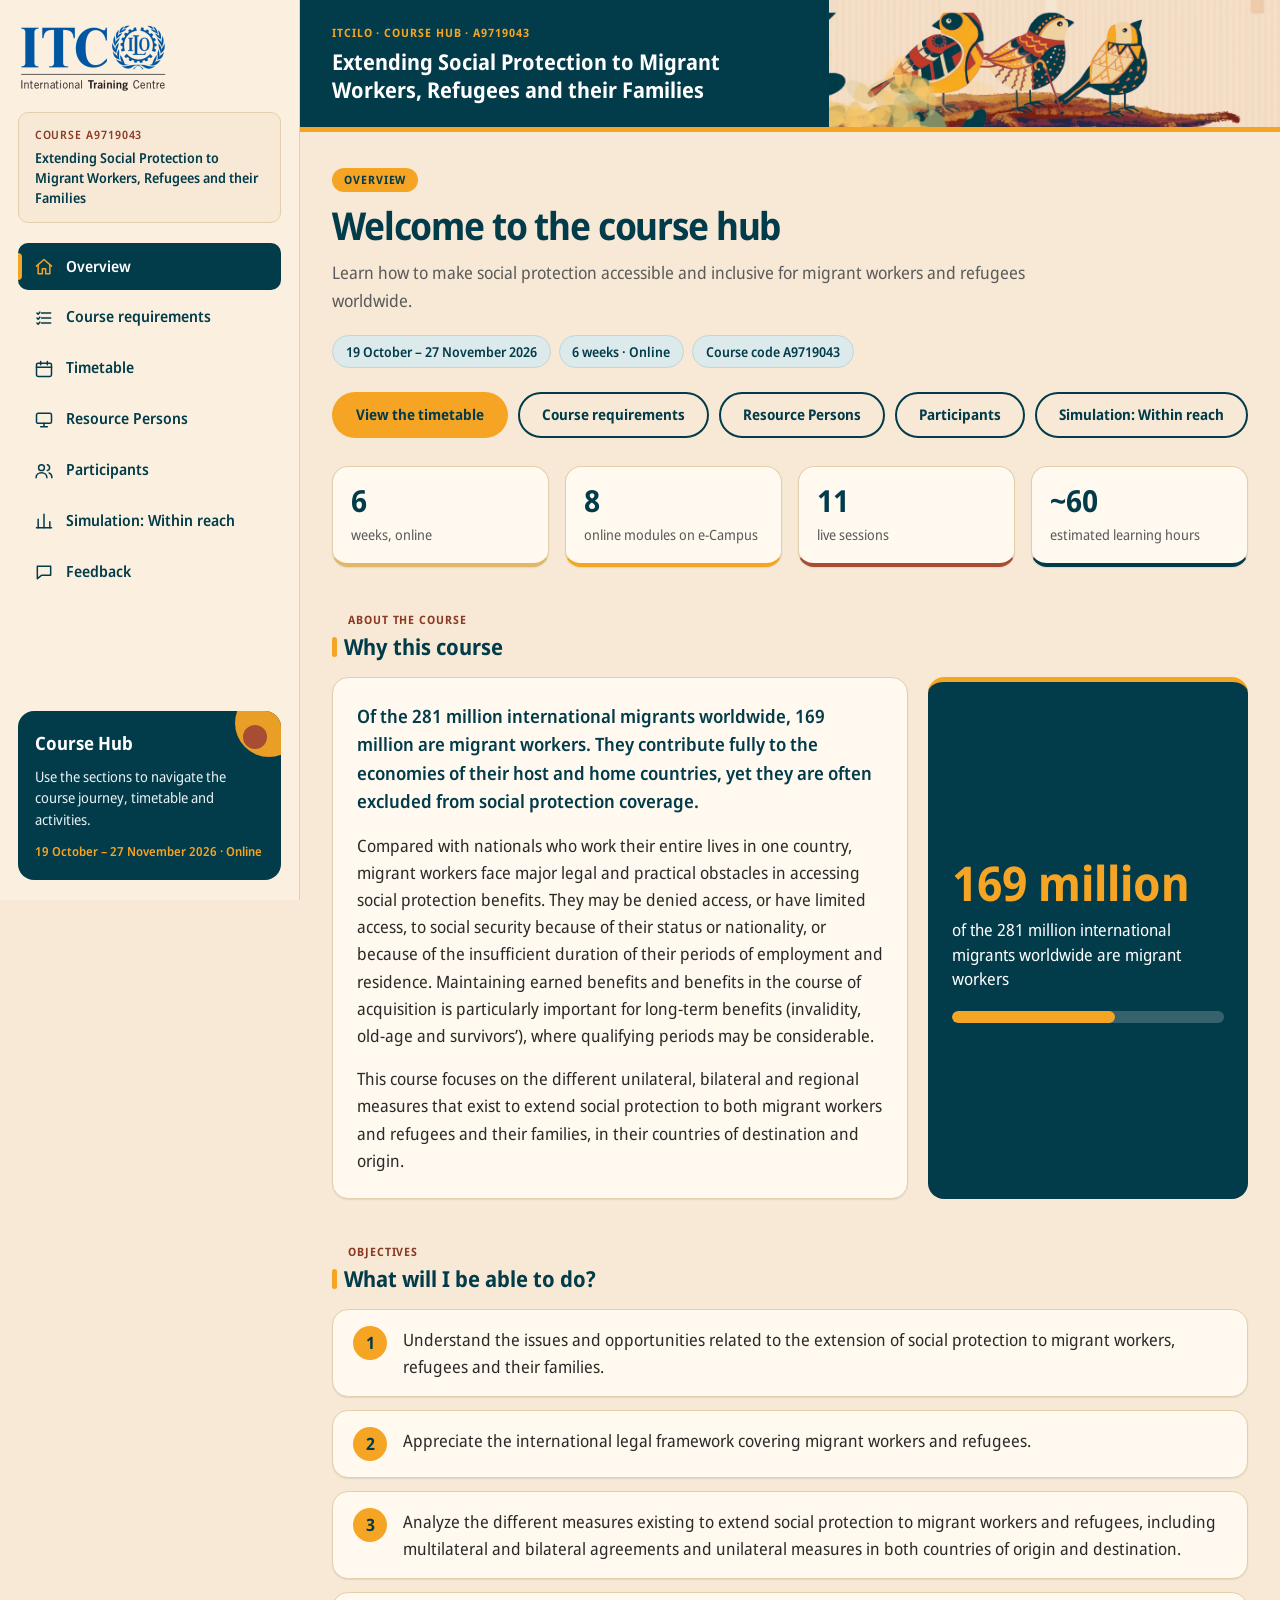
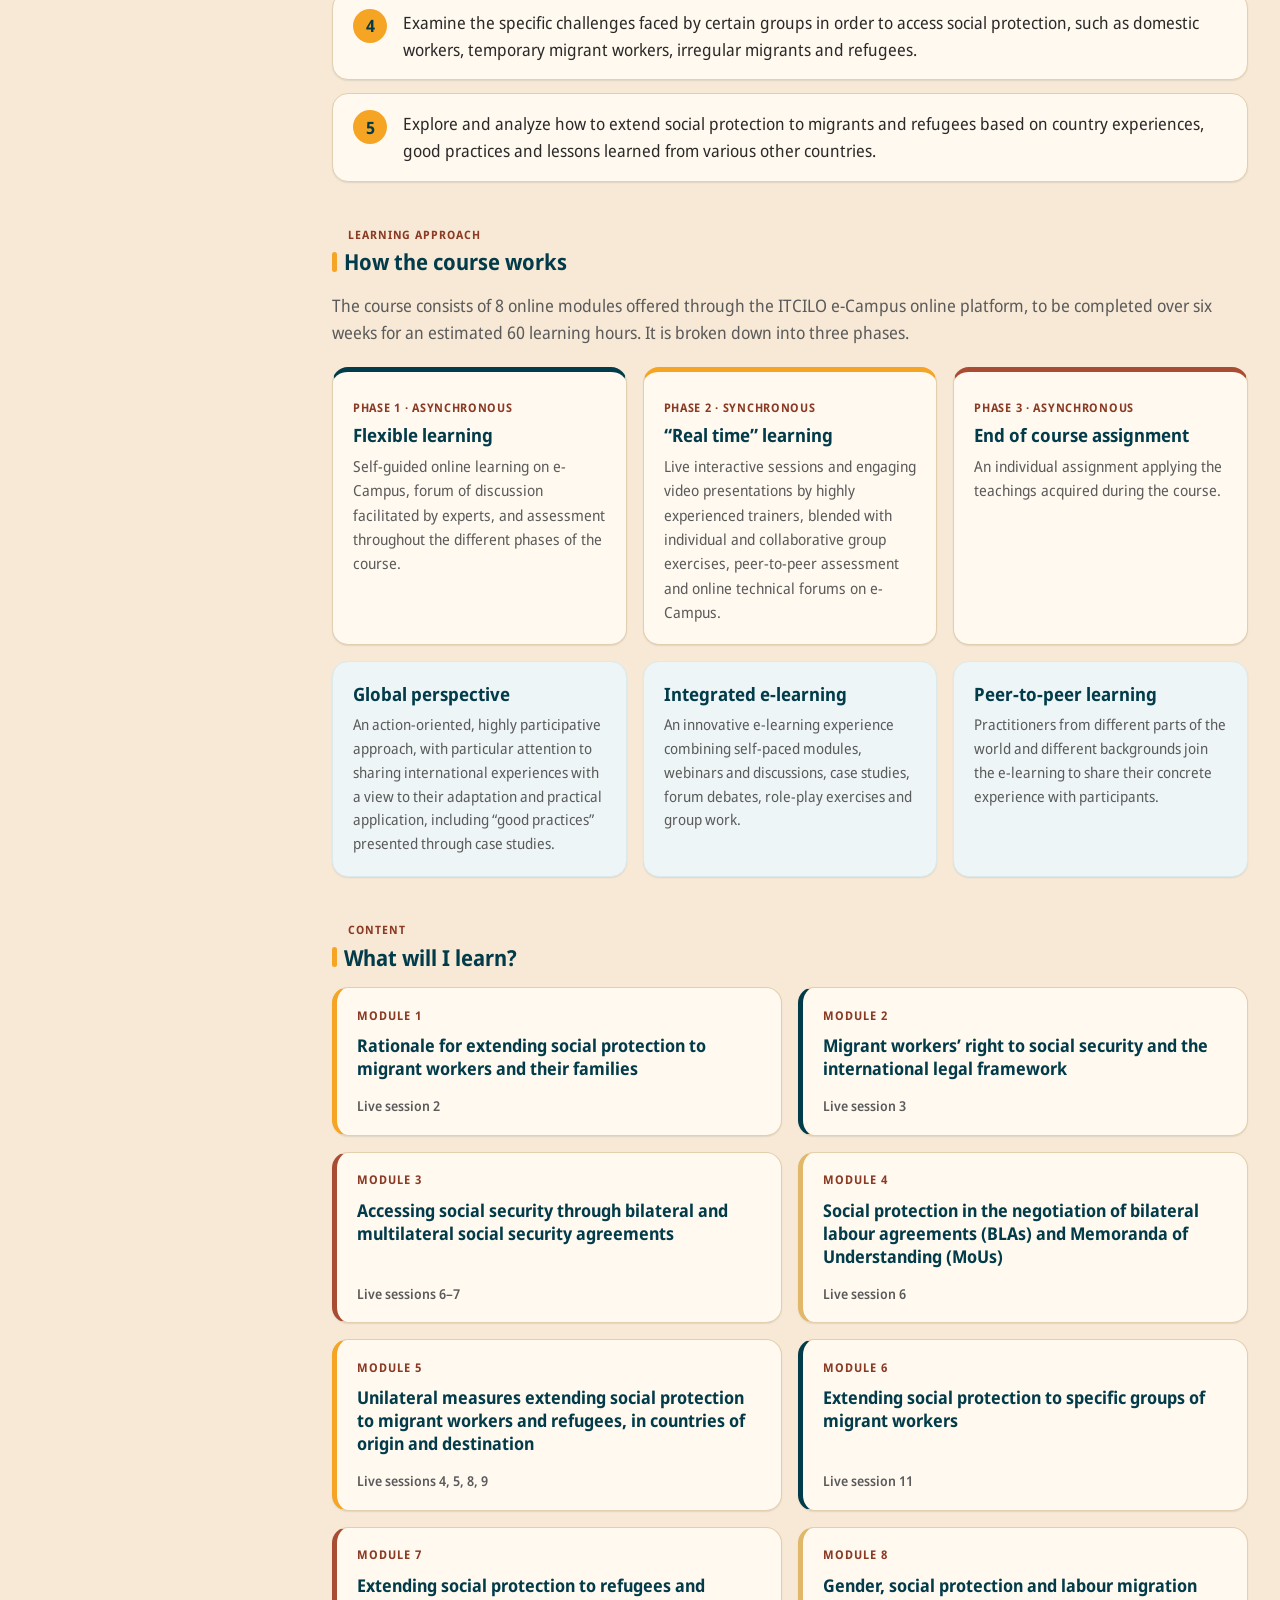
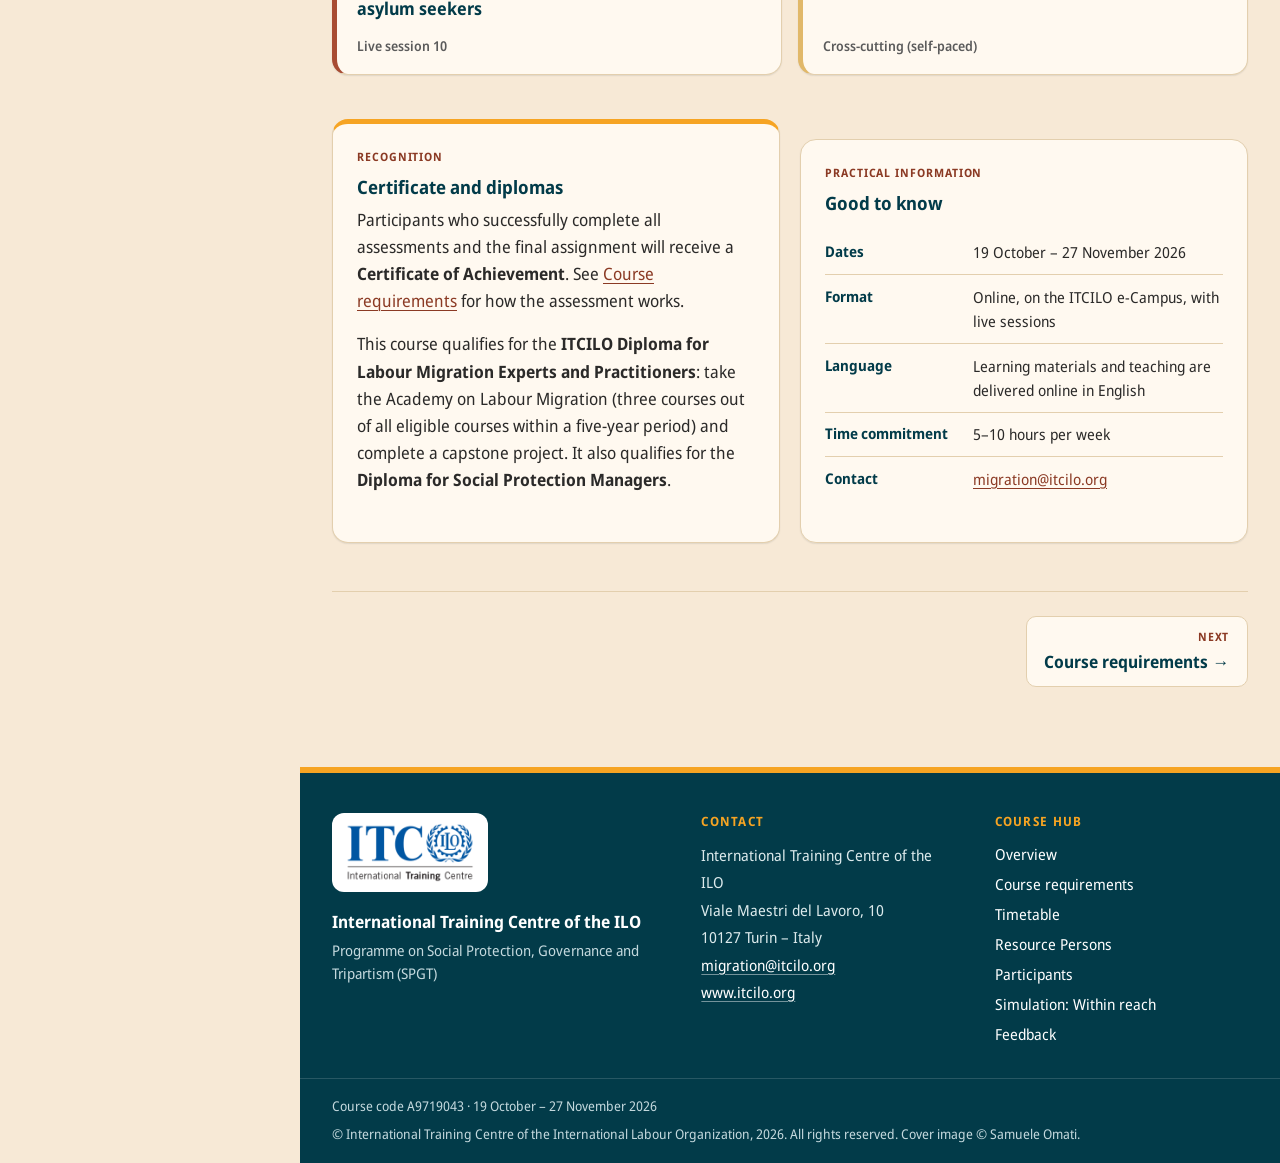
==== index.html @ 6ff0ff3a "Overview: remove programme chip; make action buttons fit one line on laptop widths Co-Authored-By: C" ====
<!DOCTYPE html>
<html lang="en">
<head>
  <meta charset="utf-8">
  <meta name="viewport" content="width=device-width, initial-scale=1">
  <title>Extending Social Protection to Migrant Workers, Refugees and their Families · Course Hub</title>
  <meta name="description" content="Participant course hub for the ITCILO online course Extending Social Protection to Migrant Workers, Refugees and their Families (A9719043), 19 October – 27 November 2026.">
  <meta name="theme-color" content="#023B49">
  <link rel="icon" href="data:,">
  <link rel="stylesheet" href="assets/css/fonts.css">
  <link rel="stylesheet" href="assets/css/styles.css">
</head>
<body>
  <a class="skip-link" href="#main">Skip to main content</a>

  <!-- Mobile / tablet top bar -->
  <div class="topbar">
    <a class="topbar__brand" href="#overview" aria-label="Course Hub – Overview">
      <img src="assets/images/itcilo-logo.png" alt="ITCILO – International Training Centre of the ILO" width="300" height="136">
    </a>
    <button class="topbar__toggle" type="button" id="menu-toggle" aria-expanded="false" aria-controls="sidebar">
      <svg viewBox="0 0 24 24" aria-hidden="true" focusable="false"><path d="M4 7h16M4 12h16M4 17h16"/></svg>
      <span>Menu</span>
    </button>
  </div>

  <!-- Fixed banner: course title + hero image -->
  <header class="banner">
    <picture class="banner__pic">
      <source type="image/webp" srcset="assets/images/hero-banner-1000.webp 1000w, assets/images/hero-banner.webp 2000w" sizes="(min-width: 1024px) 46vw, 60vw">
      <img src="assets/images/hero.png" alt="Illustration of three patterned birds perched on a branch, one leaning on a walking stick" width="2000" height="666" fetchpriority="high">
    </picture>
    <div class="banner__text">
      <p class="banner__kicker">ITCILO · Course Hub · A9719043</p>
      <p class="banner__title">Extending Social Protection to Migrant Workers, Refugees and their Families</p>
    </div>
  </header>
  <div class="scrim" id="scrim" hidden></div>

  <!-- Left-hand navigation -->
  <aside class="sidebar" id="sidebar" aria-label="Course navigation">
    <div class="sidebar__inner">
      <div class="sidebar__head">
        <a class="sidebar__logo" href="#overview" aria-label="ITCILO – Course Hub, Overview">
          <img src="assets/images/itcilo-logo.png" alt="ITCILO – International Training Centre of the ILO" width="300" height="136">
        </a>
        <button class="sidebar__close" type="button" id="menu-close" aria-label="Close menu">
          <svg viewBox="0 0 24 24" aria-hidden="true" focusable="false"><path d="M6 6l12 12M18 6L6 18"/></svg>
        </button>
      </div>

      <p class="sidebar__course">
        <span class="sidebar__code">Course A9719043</span>
        Extending Social Protection to Migrant Workers, Refugees and their Families
      </p>

      <nav class="nav" aria-label="Sections">
        <ul>
          <li><a class="nav__link" href="#overview" data-route="overview">
            <svg viewBox="0 0 24 24" aria-hidden="true" focusable="false"><path d="M3 11l9-8 9 8"/><path d="M5 10v10h5v-6h4v6h5V10"/></svg>
            <span>Overview</span></a></li>
          <li><a class="nav__link" href="#course-requirements" data-route="course-requirements">
            <svg viewBox="0 0 24 24" aria-hidden="true" focusable="false"><path d="M9 6h11M9 12h11M9 18h11"/><path d="M3.5 6l1.5 1.5L7 5M3.5 12l1.5 1.5L7 11M3.5 18l1.5 1.5L7 17"/></svg>
            <span>Course requirements</span></a></li>
          <li><a class="nav__link" href="#timetable" data-route="timetable">
            <svg viewBox="0 0 24 24" aria-hidden="true" focusable="false"><rect x="3" y="5" width="18" height="16" rx="2"/><path d="M3 10h18M8 3v4M16 3v4"/></svg>
            <span>Timetable</span></a></li>
          <li><a class="nav__link" href="#resource-persons" data-route="resource-persons">
            <svg viewBox="0 0 24 24" aria-hidden="true" focusable="false"><rect x="3" y="4" width="18" height="12" rx="2"/><path d="M12 16v4M8 20h8"/></svg>
            <span>Resource Persons</span></a></li>
          <li><a class="nav__link" href="#participants" data-route="participants">
            <svg viewBox="0 0 24 24" aria-hidden="true" focusable="false"><circle cx="9" cy="8" r="3.5"/><path d="M2.5 20c0-3.6 2.9-6 6.5-6s6.5 2.4 6.5 6"/><path d="M16 4.6a3.5 3.5 0 010 6.8M18 14.3c2 .7 3.5 2.6 3.5 5.7"/></svg>
            <span>Participants</span></a></li>
          <li><a class="nav__link" href="#simulation" data-route="simulation">
            <svg viewBox="0 0 24 24" aria-hidden="true" focusable="false"><path d="M5 20V10M12 20V4M19 20v-7"/><path d="M3 20h18"/></svg>
            <span>Simulation: Within reach</span></a></li>
          <li><a class="nav__link" href="#feedback" data-route="feedback">
            <svg viewBox="0 0 24 24" aria-hidden="true" focusable="false"><path d="M4 5h16v11H9l-5 4z"/></svg>
            <span>Feedback</span></a></li>
        </ul>
      </nav>

      <div class="hubbox">
        <p class="hubbox__title">Course Hub</p>
        <p class="hubbox__text">Use the sections to navigate the course journey, timetable and activities.</p>
        <p class="hubbox__meta">19 October – 27 November 2026 · Online</p>
      </div>
    </div>
  </aside>

  <div class="page">
    <main id="main" class="main" tabindex="-1">
      <noscript><p class="notice">This hub needs JavaScript enabled to show the timetable and resource persons.</p></noscript>

      <!-- ============ OVERVIEW ============ -->
      <section id="overview" class="view" data-title="Overview" aria-labelledby="overview-title">
        <header class="view__head view__head--wide">
          <p class="eyebrow">Overview</p>
          <h1 id="overview-title" class="view__title" tabindex="-1">Welcome to the course hub</h1>
          <p class="lead">Learn how to make social protection accessible and inclusive for migrant workers and refugees worldwide.</p>
          <ul class="chips" aria-label="Course at a glance">
            <li class="chip">19 October – 27 November 2026</li>
            <li class="chip">6 weeks · Online</li>
            <li class="chip">Course code A9719043</li>
          </ul>
          <div class="hero__actions hero__actions--row">
            <a class="btn btn--primary" href="#timetable" data-route="timetable">View the timetable</a>
            <a class="btn btn--outline" href="#course-requirements" data-route="course-requirements">Course requirements</a>
            <a class="btn btn--outline" href="#resource-persons" data-route="resource-persons">Resource Persons</a>
            <a class="btn btn--outline" href="#participants" data-route="participants">Participants</a>
            <a class="btn btn--outline" href="#simulation" data-route="simulation">Simulation: Within reach</a>
          </div>
        </header>

        <ul class="stats" aria-label="Key facts">
          <li class="stat"><span class="stat__num">6</span><span class="stat__label">weeks, online</span></li>
          <li class="stat"><span class="stat__num">8</span><span class="stat__label">online modules on e-Campus</span></li>
          <li class="stat"><span class="stat__num">11</span><span class="stat__label">live sessions</span></li>
          <li class="stat"><span class="stat__num">~60</span><span class="stat__label">estimated learning hours</span></li>
        </ul>

        <div class="block">
          <p class="eyebrow">About the course</p>
          <h2 class="block__title">Why this course</h2>
          <div class="about">
            <div class="card card--pad prose">
              <p class="prose__lead">Of the 281 million international migrants worldwide, 169 million are migrant workers. They contribute fully to the economies of their host and home countries, yet they are often excluded from social protection coverage.</p>
              <p>Compared with nationals who work their entire lives in one country, migrant workers face major legal and practical obstacles in accessing social protection benefits. They may be denied access, or have limited access, to social security because of their status or nationality, or because of the insufficient duration of their periods of employment and residence. Maintaining earned benefits and benefits in the course of acquisition is particularly important for long-term benefits (invalidity, old-age and survivors’), where qualifying periods may be considerable.</p>
              <p>This course focuses on the different unilateral, bilateral and regional measures that exist to extend social protection to both migrant workers and refugees and their families, in their countries of destination and origin.</p>
            </div>
            <aside class="about__stat" aria-label="Migrant workers among international migrants">
              <p class="about__num">169 million</p>
              <div class="about__text">
                <p class="about__label">of the 281 million international migrants worldwide are migrant workers</p>
                <div class="about__bar" role="img" aria-label="169 out of 281 million, about 60 per cent"><span style="width:60.1%"></span></div>
              </div>
            </aside>
          </div>
        </div>

        <div class="block">
          <p class="eyebrow">Objectives</p>
          <h2 class="block__title">What will I be able to do?</h2>
          <ol class="objectives">
            <li class="card objective"><span class="objective__n" aria-hidden="true">1</span><p>Understand the issues and opportunities related to the extension of social protection to migrant workers, refugees and their families.</p></li>
            <li class="card objective"><span class="objective__n" aria-hidden="true">2</span><p>Appreciate the international legal framework covering migrant workers and refugees.</p></li>
            <li class="card objective"><span class="objective__n" aria-hidden="true">3</span><p>Analyze the different measures existing to extend social protection to migrant workers and refugees, including multilateral and bilateral agreements and unilateral measures in both countries of origin and destination.</p></li>
            <li class="card objective"><span class="objective__n" aria-hidden="true">4</span><p>Examine the specific challenges faced by certain groups in order to access social protection, such as domestic workers, temporary migrant workers, irregular migrants and refugees.</p></li>
            <li class="card objective"><span class="objective__n" aria-hidden="true">5</span><p>Explore and analyze how to extend social protection to migrants and refugees based on country experiences, good practices and lessons learned from various other countries.</p></li>
          </ol>
        </div>

        <div class="block">
          <p class="eyebrow">Learning approach</p>
          <h2 class="block__title">How the course works</h2>
          <p class="lead">The course consists of 8 online modules offered through the ITCILO e-Campus online platform, to be completed over six weeks for an estimated 60 learning hours. It is broken down into three phases.</p>
          <ol class="phases">
            <li class="card phase">
              <span class="phase__tag">Phase 1 · Asynchronous</span>
              <h3>Flexible learning</h3>
              <p>Self-guided online learning on e-Campus, forum of discussion facilitated by experts, and assessment throughout the different phases of the course.</p>
            </li>
            <li class="card phase">
              <span class="phase__tag">Phase 2 · Synchronous</span>
              <h3>“Real time” learning</h3>
              <p>Live interactive sessions and engaging video presentations by highly experienced trainers, blended with individual and collaborative group exercises, peer-to-peer assessment and online technical forums on e-Campus.</p>
            </li>
            <li class="card phase">
              <span class="phase__tag">Phase 3 · Asynchronous</span>
              <h3>End of course assignment</h3>
              <p>An individual assignment applying the teachings acquired during the course.</p>
            </li>
          </ol>

          <ul class="features">
            <li class="card feature"><h3>Global perspective</h3><p>An action-oriented, highly participative approach, with particular attention to sharing international experiences with a view to their adaptation and practical application, including “good practices” presented through case studies.</p></li>
            <li class="card feature"><h3>Integrated e-learning</h3><p>An innovative e-learning experience combining self-paced modules, webinars and discussions, case studies, forum debates, role-play exercises and group work.</p></li>
            <li class="card feature"><h3>Peer-to-peer learning</h3><p>Practitioners from different parts of the world and different backgrounds join the e-learning to share their concrete experience with participants.</p></li>
          </ul>
        </div>

        <div class="block">
          <p class="eyebrow">Content</p>
          <h2 class="block__title">What will I learn?</h2>
          <ol class="modules" id="module-list">
            <li class="card module"><span class="module__n">Module 1</span><h3>Rationale for extending social protection to migrant workers and their families</h3><p class="module__live">Live session 2</p></li>
            <li class="card module"><span class="module__n">Module 2</span><h3>Migrant workers’ right to social security and the international legal framework</h3><p class="module__live">Live session 3</p></li>
            <li class="card module"><span class="module__n">Module 3</span><h3>Accessing social security through bilateral and multilateral social security agreements</h3><p class="module__live">Live sessions 6–7</p></li>
            <li class="card module"><span class="module__n">Module 4</span><h3>Social protection in the negotiation of bilateral labour agreements (BLAs) and Memoranda of Understanding (MoUs)</h3><p class="module__live">Live session 6</p></li>
            <li class="card module"><span class="module__n">Module 5</span><h3>Unilateral measures extending social protection to migrant workers and refugees, in countries of origin and destination</h3><p class="module__live">Live sessions 4, 5, 8, 9</p></li>
            <li class="card module"><span class="module__n">Module 6</span><h3>Extending social protection to specific groups of migrant workers</h3><p class="module__live">Live session 11</p></li>
            <li class="card module"><span class="module__n">Module 7</span><h3>Extending social protection to refugees and asylum seekers</h3><p class="module__live">Live session 10</p></li>
            <li class="card module"><span class="module__n">Module 8</span><h3>Gender, social protection and labour migration</h3><p class="module__live">Cross-cutting (self-paced)</p></li>
          </ol>
        </div>

        <div class="block block--split">
          <div class="card card--pad card--accent">
            <p class="eyebrow">Recognition</p>
            <h2 class="card__title">Certificate and diplomas</h2>
            <p>Participants who successfully complete all assessments and the final assignment will receive a <strong>Certificate of Achievement</strong>. See <a href="#course-requirements" data-route="course-requirements">Course requirements</a> for how the assessment works.</p>
            <p>This course qualifies for the <strong>ITCILO Diploma for Labour Migration Experts and Practitioners</strong>: take the Academy on Labour Migration (three courses out of all eligible courses within a five-year period) and complete a capstone project. It also qualifies for the <strong>Diploma for Social Protection Managers</strong>.</p>
          </div>
          <div class="card card--pad">
            <p class="eyebrow">Practical information</p>
            <h2 class="card__title">Good to know</h2>
            <dl class="facts">
              <div><dt>Dates</dt><dd>19 October – 27 November 2026</dd></div>
              <div><dt>Format</dt><dd>Online, on the ITCILO e-Campus, with live sessions</dd></div>
              <div><dt>Language</dt><dd>Learning materials and teaching are delivered online in English</dd></div>
              <div><dt>Time commitment</dt><dd>5–10 hours per week</dd></div>
              <div><dt>Contact</dt><dd><a href="mailto:migration@itcilo.org">migration@itcilo.org</a></dd></div>
            </dl>
          </div>
        </div>
      </section>

      <!-- ============ COURSE REQUIREMENTS ============ -->
      <section id="course-requirements" class="view" data-title="Course requirements" aria-labelledby="req-title" hidden>
        <header class="view__head">
          <p class="eyebrow">Course requirements</p>
          <h1 id="req-title" class="view__title" tabindex="-1">Assessment criteria</h1>
          <p class="lead">The process is organised on a scale of <strong>0 to 100 points</strong> and requires the successful completion of a number of activities. Each activity is assigned a specific value, and the activities are grouped in the components below.</p>
        </header>

        <div class="card card--pad">
          <h2 class="card__title">How the 100 points are made up</h2>
          <div class="pointbar" role="img" aria-label="Points distribution: Weekly forum 20, Weekly quiz 30, Group work 20, Final assignment 30, total 100">
            <div class="pointbar__seg seg-forum" style="flex:20"><span>Weekly forum</span><strong>20</strong></div>
            <div class="pointbar__seg seg-quiz" style="flex:30"><span>Weekly quiz</span><strong>30</strong></div>
            <div class="pointbar__seg seg-group" style="flex:20"><span>Group work</span><strong>20</strong></div>
            <div class="pointbar__seg seg-final" style="flex:30"><span>Final assignment</span><strong>30</strong></div>
          </div>

          <div class="table-wrap">
            <table class="table">
              <caption class="sr-only">Assessment activities, number, points per activity and total points</caption>
              <thead>
                <tr><th scope="col">Activity</th><th scope="col">Number</th><th scope="col">Points</th><th scope="col">Total points</th></tr>
              </thead>
              <tbody>
                <tr><th scope="row">Weekly forum</th><td data-label="Number">6</td><td data-label="Points">—</td><td data-label="Total points">20</td></tr>
                <tr><th scope="row">Weekly quiz</th><td data-label="Number">6</td><td data-label="Points">5</td><td data-label="Total points">30</td></tr>
                <tr><th scope="row">Group work</th><td data-label="Number">1</td><td data-label="Points">20</td><td data-label="Total points">20</td></tr>
                <tr><th scope="row">Final assignment</th><td data-label="Number">1</td><td data-label="Points">30</td><td data-label="Total points">30</td></tr>
              </tbody>
              <tfoot>
                <tr><th scope="row" colspan="3">Course total points</th><td data-label="Total points">100</td></tr>
              </tfoot>
            </table>
          </div>
          <p class="note">Weekly forum: 6 forums, one per week, with a maximum of 20 points in total across them.</p>
        </div>

        <div class="reqs">
          <article class="card req">
            <div class="req__points"><span class="req__num">20</span><span class="req__unit">max points</span></div>
            <div class="req__body">
              <h2>Weekly forum</h2>
              <p>Each week, the training team posts one or more discussion prompts in the weekly forum. Your weekly contribution to the forums of each module is <strong>mandatory</strong> and counts for a total of <strong>maximum 20 points</strong>.</p>
            </div>
          </article>
          <article class="card req">
            <div class="req__points"><span class="req__num">30</span><span class="req__unit">max points</span></div>
            <div class="req__body">
              <h2>Weekly quiz</h2>
              <p>At the end of each week, you complete a quiz composed of <strong>10 multiple choice questions</strong>. Correct answers earn <strong>0.5 points</strong> and incorrect answers earn 0 points. Submission of the quizzes is <strong>mandatory</strong> and counts for a total of <strong>maximum 30 points</strong> (each weekly quiz = 5 points).</p>
            </div>
          </article>
          <article class="card req">
            <div class="req__points"><span class="req__num">20</span><span class="req__unit">points</span></div>
            <div class="req__body">
              <h2>Group work</h2>
              <p>Active participation in the group work counts for a total of <strong>20 points</strong>.</p>
            </div>
          </article>
          <article class="card req">
            <div class="req__points"><span class="req__num">30</span><span class="req__unit">up to</span></div>
            <div class="req__body">
              <h2>Final assignment</h2>
              <p>If you wish to obtain a <strong>Certificate of Achievement</strong>, at the end of the course you will be asked to write a final assignment, which will count for <strong>up to 30 points</strong>.</p>
            </div>
          </article>
        </div>

        <div class="block block--split">
          <div class="card card--pad card--accent">
            <p class="eyebrow">Active participation</p>
            <h2 class="card__title">Up to 10 extra points</h2>
            <p>The training team reserves the right to award <strong>up to 10 extra points</strong> for exceptional contributions / active participation throughout the course. Active participation gives an extra 10% if needed to get the Certificate of Achievement.</p>
          </div>
          <div class="card card--pad">
            <p class="eyebrow">Certificate</p>
            <h2 class="card__title">Certificate of Achievement</h2>
            <p>Participants who successfully complete all assessments and the final assignment will receive a Certificate of Achievement.</p>
          </div>
        </div>

        <div class="card card--pad">
          <p class="eyebrow">Participation basics</p>
          <h2 class="card__title">What you need to take part</h2>
          <p>Learning materials and teaching are delivered online in English. The following requirements are essential to participate in this course:</p>
          <ul class="ticks">
            <li>The ability to use and access a computer with internet</li>
            <li>Working knowledge of written English</li>
            <li>The availability to dedicate between 5 and 10 hours per week to the course</li>
          </ul>
        </div>
      </section>

      <!-- ============ TIMETABLE ============ -->
      <section id="timetable" class="view" data-title="Timetable" aria-labelledby="tt-title" hidden>
        <header class="view__head">
          <p class="eyebrow">Timetable</p>
          <h1 id="tt-title" class="view__title" tabindex="-1">Live sessions, week by week</h1>
          <p class="lead">An opening webinar in Week 1, then two live sessions per week, from 22 October to 26 November 2026. Times are shown as in the course agenda; where your local time differs, it is shown under each session.</p>
        </header>
        <div class="weeknav-wrap">
          <nav class="weeknav" id="weeknav" aria-label="Jump to a week"></nav>
        </div>
        <div id="timetable-root"></div>
      </section>

      <!-- ============ RESOURCE PERSONS ============ -->
      <section id="resource-persons" class="view" data-title="Resource Persons" aria-labelledby="rp-title" hidden>
        <header class="view__head">
          <p class="eyebrow">Resource Persons</p>
          <h1 id="rp-title" class="view__title" tabindex="-1">Meet the people behind the sessions</h1>
          <p class="lead">Experts and practitioners contributing to the course, as listed in the course agenda. Each person appears once, whichever sessions they contribute to.</p>
        </header>
        <div class="filters" id="rp-filters" role="group" aria-label="Filter by organisation"></div>
        <ul class="people" id="people-root"></ul>
        <p class="note" id="rp-note"></p>
      </section>

      <!-- ============ PARTICIPANTS ============ -->
      <section id="participants" class="view" data-title="Participants" aria-labelledby="pa-title" hidden>
        <header class="view__head">
          <p class="eyebrow">Participants</p>
          <h1 id="pa-title" class="view__title" tabindex="-1">Your learning community</h1>
          <p class="lead">Practitioners from different parts of the world and different backgrounds learn together on this course.</p>
        </header>

        <div class="block">
          <h2 class="block__title">Who attends this course</h2>
          <p class="lead">The course is designed for officials and practitioners committed to extending social protection to migrant workers and refugees through multilateral, bilateral and unilateral measures. More precisely:</p>
          <ul class="audience">
            <li class="card audience__item"><span class="audience__n" aria-hidden="true">1</span><p>Managers, planners, advisers and professionals working in social security institutions</p></li>
            <li class="card audience__item"><span class="audience__n" aria-hidden="true">2</span><p>Policy-planners and officials from key ministries responsible for migration and/or social protection</p></li>
            <li class="card audience__item"><span class="audience__n" aria-hidden="true">3</span><p>Representatives of the social partners involved in the governance of migration and/or social security institutions</p></li>
            <li class="card audience__item"><span class="audience__n" aria-hidden="true">4</span><p>Practitioners and consultants of UN agencies</p></li>
          </ul>
        </div>

        <div class="block">
          <h2 class="block__title">Participant directory</h2>
          <div id="participants-root"></div>
        </div>
      </section>

      <!-- ============ SIMULATION ============ -->
      <section id="simulation" class="view" data-title="Simulation: Within reach" aria-labelledby="sim-title" hidden>
        <header class="view__head">
          <p class="eyebrow">Simulation</p>
          <h1 id="sim-title" class="view__title" tabindex="-1">Simulation: Within reach</h1>
          <p class="lead">A decision simulation on extending social protection to migrant workers.</p>
          <div class="hero__actions">
            <a class="btn btn--outline" href="simulation/within-reach.html" target="_blank" rel="noopener">Open in a new tab</a>
          </div>
        </header>
        <div class="simframe">
          <iframe id="sim-frame" title="Within Reach: a decision simulation on extending social protection to migrant workers" data-src="simulation/within-reach.html" loading="lazy"></iframe>
        </div>
        <noscript><p class="notice">The simulation needs JavaScript. <a href="simulation/within-reach.html">Open it in a new page.</a></p></noscript>
      </section>

      <!-- ============ FEEDBACK ============ -->
      <section id="feedback" class="view" data-title="Feedback" aria-labelledby="fb-title" hidden>
        <header class="view__head">
          <p class="eyebrow">Feedback</p>
          <h1 id="fb-title" class="view__title" tabindex="-1">Share your feedback</h1>
          <p class="lead">Your feedback on the course is welcome.</p>
        </header>
        <div class="card card--pad feedback" id="feedback-root"></div>
        <div class="card card--pad">
          <p class="eyebrow">Questions about the course?</p>
          <p>Contact the Programme on Social Protection, Governance and Tripartism (SPGT) at <a href="mailto:migration@itcilo.org">migration@itcilo.org</a>.</p>
        </div>
      </section>

      <nav class="pager" id="pager" aria-label="Previous and next section"></nav>
    </main>

    <!-- ============ FOOTER ============ -->
    <footer class="footer">
      <div class="footer__grid">
        <div class="footer__brand">
          <a class="footer__logo" href="https://www.itcilo.org" target="_blank" rel="noopener">
            <img src="assets/images/itcilo-logo.png" alt="ITCILO – International Training Centre of the ILO" width="300" height="136" loading="lazy">
          </a>
          <p>International Training Centre of the ILO</p>
          <p class="footer__muted">Programme on Social Protection, Governance and Tripartism (SPGT)</p>
        </div>
        <div>
          <h2 class="footer__h">Contact</h2>
          <address>
            International Training Centre of the ILO<br>
            Viale Maestri del Lavoro, 10<br>
            10127 Turin – Italy<br>
            <a href="mailto:migration@itcilo.org">migration@itcilo.org</a><br>
            <a href="https://www.itcilo.org" target="_blank" rel="noopener">www.itcilo.org</a>
          </address>
        </div>
        <div>
          <h2 class="footer__h">Course Hub</h2>
          <ul class="footer__links">
            <li><a href="#overview" data-route="overview">Overview</a></li>
            <li><a href="#course-requirements" data-route="course-requirements">Course requirements</a></li>
            <li><a href="#timetable" data-route="timetable">Timetable</a></li>
            <li><a href="#resource-persons" data-route="resource-persons">Resource Persons</a></li>
            <li><a href="#participants" data-route="participants">Participants</a></li>
            <li><a href="#simulation" data-route="simulation">Simulation: Within reach</a></li>
            <li><a href="#feedback" data-route="feedback">Feedback</a></li>
          </ul>
        </div>
      </div>
      <div class="footer__bar">
        <p>Course code A9719043 · 19 October – 27 November 2026</p>
        <p>© International Training Centre of the International Labour Organization, 2026. All rights reserved. Cover image © Samuele Omati.</p>
      </div>
    </footer>
  </div>

  <div class="toast" id="toast" role="status" aria-live="polite" hidden></div>

  <script src="assets/js/data.js"></script>
  <script src="assets/js/main.js"></script>
</body>
</html>
---- assets/css/fonts.css ----
/*
 * ITCILO brand typeface: Noto Sans (SIL Open Font License, see assets/fonts/LICENSE-NotoSans-OFL.txt).
 * One variable font with weight and width axes:
 *   headings -> Noto Sans ExtraCondensed  (font-stretch: 62.5%), Bold / SemiBold
 *   body     -> Noto Sans SemiCondensed   (font-stretch: 87.5%), Regular / Light / SemiBold / Bold
 * Shared by the hub and the simulation. Atmosphere and Velocity (brand accent faces) are licensed fonts and not included.
 */
@font-face {
  font-family: 'Noto Sans';
  font-style: normal;
  font-display: swap;
  font-weight: 100 900;
  font-stretch: 62.5% 100%;
  src: url('../fonts/noto-sans-latin-ext-wdth-normal.woff2') format('woff2');
  unicode-range: U+0100-02BA,U+02BD-02C5,U+02C7-02CC,U+02CE-02D7,U+02DD-02FF,U+0304,U+0308,U+0329,U+1D00-1DBF,U+1E00-1E9F,U+1EF2-1EFF,U+2020,U+20A0-20AB,U+20AD-20C0,U+2113,U+2C60-2C7F,U+A720-A7FF;
}
@font-face {
  font-family: 'Noto Sans';
  font-style: normal;
  font-display: swap;
  font-weight: 100 900;
  font-stretch: 62.5% 100%;
  src: url('../fonts/noto-sans-latin-wdth-normal.woff2') format('woff2');
  unicode-range: U+0000-00FF,U+0131,U+0152-0153,U+02BB-02BC,U+02C6,U+02DA,U+02DC,U+0304,U+0308,U+0329,U+2000-206F,U+20AC,U+2122,U+2191,U+2193,U+2212,U+2215,U+FEFF,U+FFFD;
}
---- assets/css/styles.css ----
/* ==========================================================================
   Course Hub – Extending Social Protection to Migrant Workers, Refugees and
   their Families

   Palette derived from the course hero image:
     deep teal   #023B49   (feathers, outlines)  -> navigation, headings, footer
     marigold    #F6A423   (breast plumage)      -> primary action, highlights
     terracotta  #A84C33   (wing patterns)       -> secondary accent, links
     cream       #F3DDC4   (background)          -> page background (lightened)
     sand/ochre  #EACB9D / #E1B869               -> borders, soft fills
     plum        #753230   (branch)              -> deep accent
     indigo      #39374B   (shadow)              -> fourth data colour
   ========================================================================== */

:root {
  --teal-900: #023B49;
  --teal-800: #0A4E5F;
  --teal-700: #14627A;
  --teal-100: #DCEAEC;
  --teal-50:  #EEF5F6;
  --marigold: #F6A423;
  --marigold-600: #E08F0C;
  --marigold-100: #FDEBC8;
  --rust: #A84C33;
  --rust-700: #8B3A24;
  --rust-100: #F5E0D8;
  --plum: #753230;
  --indigo: #39374B;
  --cream: #F3DDC4;
  --sand: #EACB9D;
  --ochre: #E1B869;

  --bg: #F7E9D6;
  --surface: #FFF9F0;
  --line: #E3CFAE;
  --ink: #2B2A29;        /* ITCILO brand black */
  --ink-soft: #5B5B5B;   /* ITCILO brand grey 80% */

  --radius: 16px;
  --radius-sm: 10px;
  --shadow-sm: 0 1px 2px rgba(2, 59, 73, .06), 0 1px 1px rgba(2, 59, 73, .04);
  --shadow-md: 0 8px 24px rgba(2, 59, 73, .10);
  --sidebar-w: 300px;
  --topbar-h: 64px;
  --banner-h: 132px;
  --content-max: 1040px;
  --font: "Noto Sans", "Arial Narrow", Arial, sans-serif;   /* ITCILO brand typeface */
}

*, *::before, *::after { box-sizing: border-box; }
html { scroll-behavior: smooth; -webkit-text-size-adjust: 100%; }
body {
  margin: 0;
  font-family: var(--font);
  font-size: 1.0625rem;
  font-weight: 400;
  font-stretch: 87.5%;   /* Noto Sans SemiCondensed */
  line-height: 1.6;
  color: var(--ink);
  background: var(--bg);
  -webkit-font-smoothing: antialiased;
}
img { max-width: 100%; height: auto; display: block; }
h1, h2, h3, h4 { line-height: 1.25; color: var(--teal-900); margin: 0; font-weight: 700; }
button, input, select, textarea { font-family: inherit; font-stretch: inherit; }
p { margin: 0 0 1rem; }
p:last-child { margin-bottom: 0; }
ul, ol { margin: 0; padding: 0; list-style: none; }
a { color: var(--rust-700); text-underline-offset: 3px; text-decoration-thickness: 1px; }
a:hover { color: var(--teal-900); text-decoration-thickness: 2px; }
strong { font-weight: 700; color: var(--ink); }

:focus-visible { outline: 3px solid var(--teal-700); outline-offset: 3px; border-radius: 4px; }
.sidebar :focus-visible, .footer :focus-visible, .banner :focus-visible { outline-color: var(--marigold); }

.sr-only { position: absolute; width: 1px; height: 1px; margin: -1px; padding: 0; overflow: hidden; clip: rect(0 0 0 0); border: 0; white-space: nowrap; }
.skip-link { position: fixed; left: 12px; top: -60px; z-index: 200; background: var(--teal-900); color: #fff; padding: .6rem 1rem; border-radius: var(--radius-sm); transition: top .15s; }
.skip-link:focus { top: 12px; }
[hidden] { display: none !important; }

/* ---------- Sidebar ---------- */
.sidebar {
  position: fixed; inset: 0 auto 0 0; width: var(--sidebar-w); z-index: 60;
  background: #FBF0DF; border-right: 1px solid var(--line);
  overflow-y: auto; overscroll-behavior: contain;
}
.sidebar__inner { min-height: 100%; display: flex; flex-direction: column; padding: 1.5rem 1.1rem 1.25rem; gap: 1.25rem; }
.sidebar__head { display: flex; align-items: center; justify-content: space-between; }
.sidebar__logo { display: block; width: 150px; border-radius: 6px; }
.sidebar__logo img { width: 100%; }
.sidebar__close { display: none; }
.sidebar__course {
  margin: 0; padding: .9rem 1rem; border-radius: var(--radius-sm);
  background: var(--bg); border: 1px solid var(--line);
  font-size: .86rem; line-height: 1.45; font-weight: 600; color: var(--teal-900);
}
.sidebar__code { display: block; font-size: .72rem; letter-spacing: .08em; text-transform: uppercase; color: var(--rust-700); margin-bottom: .25rem; }

.nav ul { display: grid; gap: .25rem; }
.nav__link {
  position: relative; display: flex; align-items: center; gap: .8rem;
  padding: .7rem .9rem .7rem 1rem; border-radius: var(--radius-sm);
  color: var(--teal-900); text-decoration: none; font-weight: 600; font-size: .96rem;
  transition: background-color .15s, color .15s, transform .15s;
}
.nav__link svg { width: 20px; height: 20px; flex: none; fill: none; stroke: currentColor; stroke-width: 1.8; stroke-linecap: round; stroke-linejoin: round; }
.nav__link:hover { background: var(--cream); color: var(--teal-900); transform: translateX(2px); }
.nav__link[aria-current="page"] { background: var(--teal-900); color: #fff; }
.nav__link[aria-current="page"]::before {
  content: ""; position: absolute; left: 0; top: 10px; bottom: 10px; width: 4px; border-radius: 0 4px 4px 0; background: var(--marigold);
}
.nav__link[aria-current="page"] svg { stroke: var(--marigold); }

.hubbox {
  margin-top: auto; padding: 1.1rem 1.1rem 1.15rem; border-radius: var(--radius);
  background: var(--teal-900); color: #E8F1F3; position: relative; overflow: hidden;
}
.hubbox::after { content: ""; position: absolute; right: -22px; top: -22px; width: 68px; height: 68px; border-radius: 50%; background: var(--marigold); opacity: .95; }
.hubbox::before { content: ""; position: absolute; right: 14px; top: 14px; width: 24px; height: 24px; border-radius: 50%; background: var(--rust); z-index: 1; }
.hubbox__title { position: relative; z-index: 2; font-weight: 700; font-size: 1.15rem; color: #fff; margin-bottom: .5rem; }
.hubbox__text { font-size: .9rem; line-height: 1.5; margin-bottom: .7rem; }
.hubbox__meta { font-size: .78rem; font-weight: 600; color: var(--marigold); margin: 0; }

/* ---------- Top bar (mobile / tablet) ---------- */
.topbar {
  display: none; position: fixed; inset: 0 0 auto 0; z-index: 50; height: var(--topbar-h);
  align-items: center; justify-content: space-between; padding: 0 1rem;
  background: rgba(251, 240, 223, .97); backdrop-filter: blur(6px); border-bottom: 1px solid var(--line);
}
.topbar__brand { display: block; width: 92px; }
.topbar__toggle {
  display: inline-flex; align-items: center; gap: .5rem; min-height: 44px; padding: 0 1rem;
  font: inherit; font-weight: 700; color: #fff; background: var(--teal-900);
  border: 0; border-radius: 999px; cursor: pointer; transition: background-color .15s;
}
.topbar__toggle:hover { background: var(--teal-700); }
.topbar__toggle svg { width: 20px; height: 20px; fill: none; stroke: currentColor; stroke-width: 2; stroke-linecap: round; }
.scrim { position: fixed; inset: 0; z-index: 55; background: rgba(2, 30, 38, .55); }

/* ---------- Page layout ---------- */
.page { margin-left: var(--sidebar-w); padding-top: var(--banner-h); min-height: 100vh; display: flex; flex-direction: column; }
.main { flex: 1; width: 100%; max-width: calc(var(--content-max) + 4rem); margin: 0 auto; padding: 2rem 2rem 3rem; outline: none; }
.view { animation: fade .25s ease-out; scroll-margin-top: calc(var(--chrome-h, var(--banner-h)) + 1rem); }
@keyframes fade { from { opacity: 0; transform: translateY(6px); } to { opacity: 1; transform: none; } }

.view__head { margin-bottom: 1.75rem; max-width: 46rem; }
.view__title { font-size: clamp(1.9rem, 3.2vw, 2.4rem); font-weight: 700; line-height: 1.1; letter-spacing: -.03em; margin: .8rem 0 .75rem; }
.view__title:focus { outline: none; }
.view__head--wide { max-width: none; }
.view__head--wide .lead { max-width: 46rem; }
.eyebrow { font-size: .72rem; font-weight: 700; letter-spacing: .08em; text-transform: uppercase; color: var(--rust-700); margin-bottom: .5rem; }
.view__head .eyebrow { display: inline-block; background: var(--marigold); color: var(--teal-900); border-radius: 999px; padding: .3rem .75rem; margin: 0; line-height: 1.2; }
.lead { font-size: 1.08rem; color: var(--ink-soft); margin: .8rem 0 0; }
.block { margin-top: 2.75rem; }
.block__title { font-size: 1.375rem; line-height: 1.25; font-weight: 700; margin-bottom: 1rem; position: relative; padding-left: .75rem; }
.block__title::before { content: ""; position: absolute; left: 0; top: .18em; bottom: .18em; width: 5px; border-radius: 3px; background: var(--marigold); }
.block > .eyebrow { padding-left: 1rem; margin-bottom: .25rem; }
.block > .lead { margin: 0 0 1.25rem; }
.block--split { display: grid; grid-template-columns: 1fr 1fr; gap: 1.25rem; }
.notice { padding: 1rem; border: 1px solid var(--rust); border-radius: var(--radius-sm); background: var(--rust-100); }
.note { margin-top: 1.25rem; font-size: .92rem; color: var(--ink-soft); }

/* ---------- Cards ---------- */
.card { background: var(--surface); border: 1px solid var(--line); border-radius: var(--radius); box-shadow: var(--shadow-sm); }
.card--pad { padding: 1.5rem; }
.card--accent { border-top: 5px solid var(--marigold); }
.card__title { font-size: 1.15rem; font-weight: 700; margin-bottom: .5rem; }
.card--pad + .card--pad { margin-top: 1.25rem; }
.prose p { max-width: none; }
.prose__lead { font-size: 1.15rem; line-height: 1.55; color: var(--teal-900); font-weight: 600; }
.about { display: grid; grid-template-columns: minmax(0, 1.8fr) minmax(230px, 1fr); gap: 1.25rem; align-items: stretch; }
.about .prose { display: flex; flex-direction: column; gap: 1rem; }
.about .prose p { margin: 0; }
.about__stat { background: var(--teal-900); color: #fff; border-radius: var(--radius); padding: 1.75rem 1.5rem; display: flex; flex-direction: column; justify-content: center; border-top: 5px solid var(--marigold); }
.about__num { font-size: clamp(2.2rem, 4vw, 3rem); font-weight: 700; line-height: 1.1; color: var(--marigold); margin: 0 0 .5rem; }
.about__label { font-size: 1.05rem; line-height: 1.45; color: #fff; margin: 0 0 1.25rem; }
.about__bar { height: 12px; border-radius: 6px; background: rgba(255, 255, 255, .2); overflow: hidden; }
.about__bar span { display: block; height: 100%; border-radius: 6px; background: var(--marigold); }

/* ---------- Buttons ---------- */
.btn {
  display: inline-flex; align-items: center; justify-content: center; gap: .55rem; min-height: 46px;
  padding: .65rem 1.25rem; border-radius: 999px; border: 2px solid transparent;
  font: inherit; font-weight: 700; font-size: .96rem; line-height: 1.2; text-decoration: none; cursor: pointer;
  transition: background-color .15s, color .15s, border-color .15s, box-shadow .15s, transform .15s;
}
.btn svg { width: 20px; height: 20px; fill: none; stroke: currentColor; stroke-width: 2; stroke-linecap: round; stroke-linejoin: round; flex: none; }
.btn--primary { background: var(--marigold); color: var(--teal-900); }
.btn--primary:hover { background: var(--marigold-600); color: var(--teal-900); transform: translateY(-1px); box-shadow: 0 6px 16px rgba(224, 143, 12, .35); }
.btn--primary:active { transform: none; }
.btn--ghost-light { color: #fff; border-color: rgba(255, 255, 255, .6); background: transparent; }
.btn--ghost-light:hover { background: #fff; color: var(--teal-900); }
.btn--outline { color: var(--teal-900); border-color: var(--teal-900); background: transparent; }
.btn--outline:hover { background: var(--teal-900); color: #fff; }
.btn--disabled { background: var(--marigold-100); color: var(--teal-900); border: 2px dashed var(--marigold-600); }
.btn--disabled:hover { background: var(--marigold-100); box-shadow: none; transform: none; }

/* ---------- Fixed banner (title + hero image) ---------- */
.banner {
  position: fixed; top: 0; left: var(--sidebar-w); right: 0; height: var(--banner-h); z-index: 40;
  background: var(--teal-900); border-bottom: 5px solid var(--marigold); overflow: hidden;
  display: flex; align-items: center;
}
.banner__pic { position: absolute; top: 0; right: 0; bottom: 0; width: 46%; display: block; overflow: hidden; background: var(--cream); }
.banner__pic img { width: 100%; height: 100%; object-fit: cover; object-position: 50% 0; }
.banner__text { position: relative; z-index: 1; padding: 0 2rem; max-width: 54%; color: #fff; }
.banner__kicker { margin: 0 0 .35rem; font-size: .72rem; font-weight: 700; letter-spacing: .08em; text-transform: uppercase; color: var(--marigold); }
.banner__title { margin: 0; font-size: clamp(1.15rem, 1.7vw, 1.45rem); line-height: 1.25; font-weight: 700; text-wrap: balance; }
.hero__actions { display: flex; flex-wrap: wrap; gap: .75rem; margin-top: 1.5rem; }
/* Overview buttons: one line on laptop/desktop widths, scaling with the available width; wrapping on smaller screens */
@media (min-width: 1180px) {
  .hero__actions--row { flex-wrap: nowrap; gap: clamp(.4rem, .8vw, .75rem); }
  .hero__actions--row .btn { flex: 1 1 auto; min-width: 0; white-space: nowrap; padding: .65rem clamp(.6rem, 1.3vw, 1.25rem); font-size: clamp(.8rem, 1.15vw, .96rem); }
}
@media (max-width: 1179px) {
  .hero__actions--row .btn { flex: 1 1 auto; }
}
.chips { display: flex; flex-wrap: wrap; gap: .5rem; margin-top: 1.25rem; }
.chip { padding: .3rem .8rem; border-radius: 999px; font-size: .85rem; font-weight: 600; background: var(--teal-100); border: 1px solid #BFD6DA; color: var(--teal-900); }

.stats { display: grid; grid-template-columns: repeat(4, 1fr); gap: 1rem; margin-top: 1.5rem; }
.stat { background: var(--surface); border: 1px solid var(--line); border-radius: var(--radius); padding: 1rem 1.1rem; box-shadow: var(--shadow-sm); border-bottom: 4px solid var(--ochre); }
.stat:nth-child(2) { border-bottom-color: var(--marigold); }
.stat:nth-child(3) { border-bottom-color: var(--rust); }
.stat:nth-child(4) { border-bottom-color: var(--teal-900); }
.stat__num { display: block; font-size: 1.9rem; font-weight: 700; line-height: 1.2; color: var(--teal-900); }
.stat__label { font-size: .88rem; color: var(--ink-soft); }

/* ---------- Overview components ---------- */
.objectives { display: grid; gap: .8rem; }
.objective { display: flex; gap: 1rem; align-items: flex-start; padding: 1rem 1.25rem; transition: transform .15s, box-shadow .15s; }
.objective:hover { transform: translateY(-2px); box-shadow: var(--shadow-md); }
.objective p { margin: 0; }
.objective__n, .audience__n {
  flex: none; width: 34px; height: 34px; border-radius: 50%; display: grid; place-items: center;
  font-weight: 700; background: var(--marigold); color: var(--teal-900);
}
.phases { display: grid; grid-template-columns: repeat(3, 1fr); gap: 1rem; counter-reset: p; }
.phase { padding: 1.25rem; border-top: 5px solid var(--teal-900); transition: transform .15s, box-shadow .15s; }
.phase:nth-child(2) { border-top-color: var(--marigold); }
.phase:nth-child(3) { border-top-color: var(--rust); }
.phase:hover, .feature:hover, .module:hover { transform: translateY(-2px); box-shadow: var(--shadow-md); }
.phase__tag { display: inline-block; font-size: .74rem; font-weight: 700; letter-spacing: .06em; text-transform: uppercase; color: var(--rust-700); margin-bottom: .4rem; }
.phase h3 { font-size: 1.15rem; margin-bottom: .5rem; }
.phase p { font-size: .95rem; color: var(--ink-soft); }
.features { display: grid; grid-template-columns: repeat(3, 1fr); gap: 1rem; margin-top: 1rem; }
.feature { padding: 1.25rem; background: var(--teal-50); border-color: var(--teal-100); transition: transform .15s, box-shadow .15s; }
.feature h3 { font-size: 1.15rem; margin-bottom: .5rem; }
.feature p { font-size: .93rem; color: var(--ink-soft); }
.modules { display: grid; grid-template-columns: repeat(2, 1fr); gap: 1rem; }
.module { padding: 1.1rem 1.25rem; display: flex; flex-direction: column; gap: .6rem; border-left: 5px solid var(--marigold); transition: transform .15s, box-shadow .15s; }
.module:nth-child(4n+2) { border-left-color: var(--teal-900); }
.module:nth-child(4n+3) { border-left-color: var(--rust); }
.module:nth-child(4n) { border-left-color: var(--ochre); }
.module__n { font-size: .75rem; font-weight: 700; letter-spacing: .08em; text-transform: uppercase; color: var(--rust-700); }
.module h3 { font-size: 1.1rem; line-height: 1.3; }
.module__live { margin-top: auto !important; padding-top: .35rem; font-size: .85rem; font-weight: 600; color: var(--ink-soft); }
.facts div { padding: .6rem 0; border-bottom: 1px solid var(--line); display: grid; grid-template-columns: 8.5rem 1fr; gap: .75rem; }
.facts div:last-child { border-bottom: 0; }
.facts dt { font-weight: 700; color: var(--teal-900); font-size: .92rem; }
.facts dd { margin: 0; font-size: .95rem; }

/* ---------- Requirements ---------- */
.pointbar { display: flex; gap: 4px; margin: 1rem 0 1.5rem; border-radius: 12px; overflow: hidden; }
.pointbar__seg { min-width: 0; padding: .75rem .8rem; display: flex; flex-direction: column; gap: .1rem; font-size: .82rem; line-height: 1.25; }
.pointbar__seg strong { font-size: 1.5rem; line-height: 1.2; color: inherit; }
.seg-forum { background: var(--teal-900); color: #fff; }
.seg-quiz { background: var(--marigold); color: var(--teal-900); }
.seg-group { background: var(--rust); color: #fff; }
.seg-final { background: var(--indigo); color: #fff; }
.table-wrap { overflow-x: auto; border-radius: var(--radius-sm); border: 1px solid var(--line); }
.table { width: 100%; border-collapse: collapse; font-size: .98rem; }
.table th, .table td { padding: .85rem 1rem; text-align: center; border-bottom: 1px solid var(--line); }
.table thead th { background: var(--teal-900); color: #fff; font-size: .82rem; text-transform: uppercase; letter-spacing: .06em; }
.table thead th:first-child, .table tbody th, .table tfoot th { text-align: left; }
.table tbody th { font-weight: 700; color: var(--teal-900); }
.table tbody tr:nth-child(even) { background: var(--bg); }
.table tbody tr:hover { background: var(--marigold-100); }
.table tfoot th, .table tfoot td { background: var(--cream); font-weight: 700; color: var(--teal-900); border-bottom: 0; }
.reqs { display: grid; grid-template-columns: repeat(2, 1fr); gap: 1.25rem; margin-top: 1.25rem; }
.req { display: flex; gap: 1.1rem; padding: 1.4rem; transition: transform .15s, box-shadow .15s; }
.req:hover { transform: translateY(-2px); box-shadow: var(--shadow-md); }
.req__points { flex: none; width: 84px; height: 84px; border-radius: 18px; background: var(--teal-900); color: #fff; display: grid; place-content: center; text-align: center; }
.req:nth-child(2) .req__points { background: var(--marigold); color: var(--teal-900); }
.req:nth-child(3) .req__points { background: var(--rust); }
.req:nth-child(4) .req__points { background: var(--indigo); }
.req__num { font-size: 1.9rem; font-weight: 700; line-height: 1.2; }
.req__unit { font-size: .68rem; font-weight: 700; text-transform: uppercase; letter-spacing: .05em; margin-top: .2rem; }
.req h2 { font-size: 1.15rem; margin-bottom: .5rem; }
.req p { font-size: .96rem; }
.ticks { margin-top: .75rem; display: grid; gap: .5rem; }
.ticks li { position: relative; padding-left: 2rem; }
.ticks li::before { content: ""; position: absolute; left: 0; top: .3em; width: 1.2rem; height: 1.2rem; border-radius: 50%; background: var(--marigold) url("data:image/svg+xml,%3Csvg xmlns='http://www.w3.org/2000/svg' viewBox='0 0 24 24' fill='none' stroke='%23023B49' stroke-width='3.5' stroke-linecap='round' stroke-linejoin='round'%3E%3Cpath d='M6 12.5l4 4 8-9'/%3E%3C/svg%3E") center/70% no-repeat; }
.requirements-block + .card { margin-top: 1.25rem; }
#course-requirements > .block--split, #course-requirements > .card { margin-top: 1.25rem; }

/* ---------- Timetable ---------- */
.weeknav-wrap { position: sticky; top: var(--banner-h); z-index: 20; margin: 0 -2rem 1.5rem; padding: .7rem 2rem; background: rgba(247, 233, 214, .96); backdrop-filter: blur(6px); border-bottom: 1px solid var(--line); }
.weeknav { display: flex; gap: .5rem; overflow-x: auto; scrollbar-width: thin; padding-bottom: 2px; }
.weeknav button {
  flex: none; min-height: 40px; padding: 0 1rem; border-radius: 999px; font: inherit; font-weight: 700; font-size: .9rem; cursor: pointer;
  color: var(--teal-900); background: var(--surface); border: 2px solid var(--line); transition: background-color .15s, border-color .15s, color .15s;
}
.weeknav button:hover { border-color: var(--teal-900); }
.weeknav button[aria-current="true"] { background: var(--teal-900); border-color: var(--teal-900); color: #fff; }
.week { margin-top: 2rem; scroll-margin-top: calc(var(--banner-h) + 4.5rem); }
.week:first-of-type { margin-top: 0; }
.week__head { display: flex; flex-wrap: wrap; align-items: baseline; gap: .25rem 1rem; margin-bottom: 1rem; padding-bottom: .6rem; border-bottom: 2px solid var(--ochre); }
.week__num { font-size: .8rem; font-weight: 700; letter-spacing: .1em; text-transform: uppercase; color: #fff; background: var(--rust); padding: .2rem .7rem; border-radius: 999px; }
.week__title { font-size: 1.25rem; font-weight: 700; }
.week__dates { margin-left: auto; font-weight: 600; color: var(--ink-soft); font-size: .92rem; }
.sessions { display: grid; gap: 1rem; }
.session { display: grid; grid-template-columns: 84px 1fr auto; gap: 1.25rem; padding: 1.25rem; transition: box-shadow .15s, border-color .15s; }
.session:hover { box-shadow: var(--shadow-md); border-color: var(--ochre); }
.session.is-next { border: 2px solid var(--marigold); }
.session.is-past { background: #F3E8D8; }
.session.is-past .session__title { color: var(--ink-soft); }
.datebadge { width: 84px; align-self: start; border-radius: 14px; overflow: hidden; text-align: center; border: 1px solid var(--teal-900); background: var(--surface); }
.datebadge__dow { display: block; background: var(--teal-900); color: #fff; font-size: .74rem; font-weight: 700; letter-spacing: .08em; text-transform: uppercase; padding: .3rem 0; }
.datebadge__day { display: block; font-size: 2rem; font-weight: 700; line-height: 1.2; color: var(--teal-900); padding-top: .25rem; }
.datebadge__mon { display: block; font-size: .8rem; font-weight: 700; text-transform: uppercase; letter-spacing: .06em; color: var(--rust-700); padding-bottom: .4rem; }
.session__kicker { display: flex; flex-wrap: wrap; gap: .4rem; align-items: center; margin-bottom: .35rem; }
.tag { display: inline-flex; align-items: center; gap: .3rem; font-size: .75rem; font-weight: 700; letter-spacing: .05em; text-transform: uppercase; padding: .15rem .6rem; border-radius: 999px; background: var(--teal-100); color: var(--teal-900); }
.tag--module { background: var(--cream); color: var(--plum); }
.tag--next { background: var(--marigold); color: var(--teal-900); }
.tag--past { background: #E7E2DA; color: #4A4640; }
.session__title { font-size: 1.15rem; font-weight: 700; line-height: 1.35; }
.session__time { display: flex; flex-wrap: wrap; gap: .25rem 1rem; margin: .75rem 0 .6rem; font-size: .93rem; font-weight: 600; color: var(--teal-900); }
.session__time span { display: inline-flex; align-items: center; gap: .4rem; }
.session__time svg { width: 17px; height: 17px; fill: none; stroke: var(--rust); stroke-width: 2; stroke-linecap: round; stroke-linejoin: round; }
.session__local { font-weight: 400; color: var(--ink-soft); }
.session__summary { font-size: .96rem; color: var(--ink-soft); max-width: 62ch; }
.session__more { margin-top: .75rem; }
.session__more summary { cursor: pointer; display: inline-flex; align-items: center; gap: .4rem; font-weight: 700; font-size: .92rem; color: var(--rust-700); list-style: none; padding: .2rem 0; }
.session__more summary::-webkit-details-marker { display: none; }
.session__more summary::after { content: ""; width: .5rem; height: .5rem; border-right: 2px solid currentColor; border-bottom: 2px solid currentColor; transform: rotate(45deg) translateY(-2px); transition: transform .15s; }
.session__more[open] summary::after { transform: rotate(-135deg); }
.session__more summary:hover { color: var(--teal-900); }
.session__detail { margin-top: .75rem; padding: 1rem 1.1rem; border-radius: var(--radius-sm); background: var(--bg); border: 1px solid var(--line); font-size: .93rem; }
.session__detail h4 { margin: 1rem 0 .4rem; font-size: .8rem; text-transform: uppercase; letter-spacing: .07em; color: var(--rust-700); }
.session__detail h4:first-child { margin-top: 0; }
.session__detail ul { display: grid; gap: .4rem; padding-left: 1.1rem; list-style: disc; }
.session__detail li::marker { color: var(--marigold-600); }
.session__action { display: flex; flex-direction: column; align-items: stretch; justify-content: flex-start; gap: .4rem; min-width: 170px; }
.session__action small { text-align: left; font-size: .78rem; color: var(--ink-soft); }
.timetable-note { margin-top: 2rem; }

/* ---------- Resource persons ---------- */
.filters { display: flex; flex-wrap: wrap; gap: .5rem; margin-bottom: 1.5rem; }
.filters button { min-height: 40px; padding: 0 1rem; border-radius: 999px; font: inherit; font-weight: 700; font-size: .9rem; cursor: pointer; color: var(--teal-900); background: var(--surface); border: 2px solid var(--line); transition: background-color .15s, border-color .15s, color .15s; }
.filters button:hover { border-color: var(--teal-900); }
.filters button[aria-pressed="true"] { background: var(--teal-900); border-color: var(--teal-900); color: #fff; }
.people { display: grid; grid-template-columns: repeat(auto-fill, minmax(210px, 1fr)); gap: 1.25rem; }
.person { text-align: left; padding: 1.5rem 1.25rem 1.4rem; transition: transform .15s, box-shadow .15s; display: flex; flex-direction: column; align-items: flex-start; }
.person:hover { transform: translateY(-3px); box-shadow: var(--shadow-md); }
.person__photo { width: 108px; height: 108px; border-radius: 50%; margin-bottom: 1rem; overflow: hidden; background: var(--cream); border: 4px solid var(--marigold); display: grid; place-items: center; }
.person__photo img { width: 100%; height: 100%; object-fit: cover; }
.person__photo svg { width: 62%; height: 62%; fill: none; stroke: var(--teal-800); stroke-width: 1.6; stroke-linecap: round; stroke-linejoin: round; }
.person__name { font-size: 1.15rem; font-weight: 700; }
.person__role { margin: .3rem 0 0; font-size: .9rem; color: var(--ink-soft); }
.person__org { margin: .35rem 0 0; font-weight: 700; font-size: .85rem; color: var(--rust-700); letter-spacing: .04em; }
.person__flag { margin-top: .6rem; }

/* ---------- Participants / Feedback ---------- */
.audience { display: grid; grid-template-columns: repeat(2, 1fr); gap: .9rem; }
.audience__item { display: flex; gap: 1rem; align-items: flex-start; padding: 1rem 1.25rem; }
.audience__item p { margin: 0; }
.empty { text-align: left; padding: 2rem 1.75rem; background: var(--surface); border: 2px dashed var(--ochre); border-radius: var(--radius); }
.empty__icon { width: 56px; height: 56px; margin: 0 0 1rem; border-radius: 50%; background: var(--marigold-100); display: grid; place-items: center; }
.empty__icon svg { width: 28px; height: 28px; fill: none; stroke: var(--teal-900); stroke-width: 1.8; stroke-linecap: round; stroke-linejoin: round; }
.empty h3 { font-size: 1.15rem; margin-bottom: .5rem; }
.empty p { color: var(--ink-soft); max-width: 46ch; }
.pdir { display: grid; grid-template-columns: repeat(auto-fill, minmax(230px, 1fr)); gap: 1rem; }
.pdir__item { padding: 1rem 1.1rem; }
.pdir__item strong { display: block; }
.pdir__item span { font-size: .9rem; color: var(--ink-soft); }
.feedback { display: flex; flex-wrap: wrap; align-items: center; justify-content: space-between; gap: 1.25rem; border-left: 6px solid var(--marigold); }
.feedback h2 { font-size: 1.15rem; margin-bottom: .5rem; }
.feedback p { color: var(--ink-soft); max-width: 46ch; }
.feedback .btn { flex: none; }
#feedback .card + .card { margin-top: 1.25rem; }

/* ---------- Pager ---------- */
.pager { display: flex; justify-content: space-between; gap: 1rem; margin-top: 3rem; padding-top: 1.5rem; border-top: 1px solid var(--line); }
.pager a { display: inline-flex; flex-direction: column; gap: .1rem; padding: .7rem 1.1rem; border-radius: var(--radius-sm); text-decoration: none; background: var(--surface); border: 1px solid var(--line); color: var(--teal-900); font-weight: 700; transition: border-color .15s, background-color .15s, transform .15s; }
.pager a:hover { border-color: var(--teal-900); background: var(--teal-50); }
.pager small { font-size: .72rem; text-transform: uppercase; letter-spacing: .08em; color: var(--rust-700); font-weight: 700; }
.pager__next { margin-left: auto; text-align: right; }

/* ---------- Toast ---------- */
.toast { width: max-content; position: fixed; left: 50%; bottom: 1.5rem; transform: translateX(-50%); z-index: 300; max-width: min(92vw, 30rem); background: var(--teal-900); color: #fff; padding: .85rem 1.25rem; border-radius: var(--radius-sm); box-shadow: var(--shadow-md); border-left: 5px solid var(--marigold); font-weight: 600; font-size: .95rem; }

/* ---------- Footer ---------- */
.footer { background: var(--teal-900); color: #DCEAEC; border-top: 6px solid var(--marigold); margin-top: 2rem; }
.footer a { color: #fff; text-decoration-color: rgba(255, 255, 255, .45); }
.footer a:hover { color: var(--marigold); }
.footer__grid { display: grid; grid-template-columns: 1.3fr 1fr 1fr; gap: 2.5rem; padding: 2.5rem 2rem 2rem; max-width: calc(var(--content-max) + 4rem); margin: 0 auto; }
.footer__logo { display: block; width: 156px; background: #fff; padding: .6rem .8rem; border-radius: 12px; margin-bottom: 1rem; }
.footer__brand p { margin-bottom: .25rem; font-weight: 700; color: #fff; }
.footer__brand .footer__muted { font-weight: 400; font-size: .92rem; color: #C3D8DD; }
.footer__h { font-size: .8rem; text-transform: uppercase; letter-spacing: .1em; color: var(--marigold); margin-bottom: .8rem; }
.footer address { font-style: normal; line-height: 1.8; font-size: .95rem; }
.footer__links { display: grid; gap: .35rem; font-size: .95rem; }
.footer__links a { text-decoration: none; }
.footer__links a:hover { text-decoration: underline; }
.footer__bar { border-top: 1px solid rgba(255, 255, 255, .15); padding: 1.1rem 2rem; max-width: calc(var(--content-max) + 4rem); margin: 0 auto; display: flex; flex-wrap: wrap; justify-content: space-between; gap: .4rem 2rem; font-size: .84rem; color: #C3D8DD; }
.footer__bar p { margin: 0; }

/* ---------- Responsive ---------- */
@media (max-width: 1180px) {
  .about { grid-template-columns: 1fr; }
  .about__stat { flex-direction: row; align-items: center; justify-content: flex-start; gap: 1.75rem; padding: 1.4rem 1.75rem; }
  .about__num { margin: 0; white-space: nowrap; }
  .about__label { margin: 0 0 .9rem; }
  .about__stat > div, .about__text { flex: 1; }
  .stats { grid-template-columns: repeat(2, 1fr); }
  .phases, .features { grid-template-columns: 1fr; }
  .session { grid-template-columns: 84px 1fr; }
  .session__action { grid-column: 2; flex-direction: row; align-items: center; flex-wrap: wrap; min-width: 0; }
  .session__action small { text-align: left; }
}

@media (max-width: 1023px) {
  :root { --topbar-h: 56px; --banner-h: 96px; --chrome-h: calc(var(--topbar-h) + var(--banner-h)); }
  .topbar { display: flex; }
  .banner { left: 0; top: var(--topbar-h); }
  .banner__text { padding: 0 1.25rem; max-width: 54%; }
  .banner__kicker { display: none; }
  .banner__title { font-size: clamp(1rem, 2.6vw, 1.25rem); }
  .page { margin-left: 0; padding-top: var(--chrome-h); }
  .sidebar { width: min(86vw, 330px); transform: translateX(-102%); visibility: hidden; transition: transform .25s ease, visibility 0s linear .25s; box-shadow: var(--shadow-md); }
  .sidebar.is-open { transform: none; visibility: visible; transition: transform .25s ease; }
  .sidebar__close { display: grid; place-items: center; width: 44px; height: 44px; border-radius: 50%; border: 0; background: var(--bg); color: var(--teal-900); cursor: pointer; }
  .sidebar__close:hover { background: var(--cream); }
  .sidebar__close svg { width: 22px; height: 22px; fill: none; stroke: currentColor; stroke-width: 2; stroke-linecap: round; }
  .main { padding: 1.5rem 1.25rem 2.5rem; }
  .weeknav-wrap { top: var(--chrome-h); margin: 0 -1.25rem 1.25rem; padding: .6rem 1.25rem; }
  .week { scroll-margin-top: calc(var(--chrome-h) + 4.5rem); }
  .footer__grid, .footer__bar { padding-left: 1.25rem; padding-right: 1.25rem; }
  body.menu-open { overflow: hidden; }
}

@media (max-width: 720px) {
  .block--split, .reqs, .audience, .modules, .about { grid-template-columns: 1fr; }
  .about__stat { flex-direction: column; align-items: flex-start; gap: .5rem; }
  .about__num { white-space: normal; }
  .about__text { width: 100%; }
  :root { --banner-h: 100px; }
  .banner__kicker { display: none; }
  .banner__text { max-width: 48%; padding: 0 .9rem 0 1rem; }
  .banner__title { font-size: .95rem; line-height: 1.25; }
  .hero__actions .btn { flex: 1 1 auto; }
  /* Scale the illustration so all three heads stay inside the narrow pane */
  .banner__pic { width: 52vw; }
  .banner__pic img { position: absolute; top: 0; left: -3.75vw; width: 75vw; max-width: none; height: auto; }
  .stats { gap: .75rem; }
  .facts div { grid-template-columns: 1fr; gap: .1rem; }
  .session { grid-template-columns: 1fr; padding: 1.1rem; gap: .9rem; }
  .datebadge { display: flex; width: auto; align-items: center; border-radius: 12px; }
  .datebadge__dow { padding: .55rem .8rem; flex: none; width: 4.2rem; }
  .datebadge__day { padding: 0 .5rem 0 .9rem; font-size: 1.6rem; }
  .datebadge__mon { padding: 0; }
  .session__action { grid-column: 1; flex-direction: column; align-items: stretch; }
  .session__action small { text-align: left; }
  .week__dates { margin-left: 0; width: 100%; }
  .req { flex-direction: column; }
  .req__points { width: 100%; height: auto; padding: .6rem; grid-auto-flow: column; gap: .5rem; place-content: center; align-items: baseline; }
  .footer__grid { grid-template-columns: 1fr; gap: 1.75rem; }
  .feedback .btn { width: 100%; }
  .people { grid-template-columns: repeat(2, 1fr); gap: .8rem; }
  .person { padding: 1.1rem .7rem; }
  .person__photo { width: 84px; height: 84px; }
  .pointbar { flex-wrap: wrap; }
  .pointbar__seg { flex: 1 1 calc(50% - 4px) !important; }
  .table th, .table td { padding: .65rem .4rem; font-size: .88rem; }
  .table thead th { font-size: .68rem; letter-spacing: 0; }
}

@media (max-width: 420px) {
  .people { grid-template-columns: 1fr; }
  .stat__num { font-size: 1.6rem; }
}

@media (prefers-reduced-motion: reduce) {
  html { scroll-behavior: auto; }
  *, *::before, *::after { animation: none !important; transition: none !important; }
}

/* ---------- Simulation ---------- */
.simframe { border: 1px solid var(--line); border-radius: var(--radius); overflow: hidden; background: #F4F6FA; box-shadow: var(--shadow-sm); }
.simframe iframe { display: block; width: 100%; height: max(560px, calc(100vh - var(--chrome-h, var(--banner-h)) - 1rem)); border: 0; }

@media (max-width: 340px) {
  .banner__title { font-size: .82rem; }
}
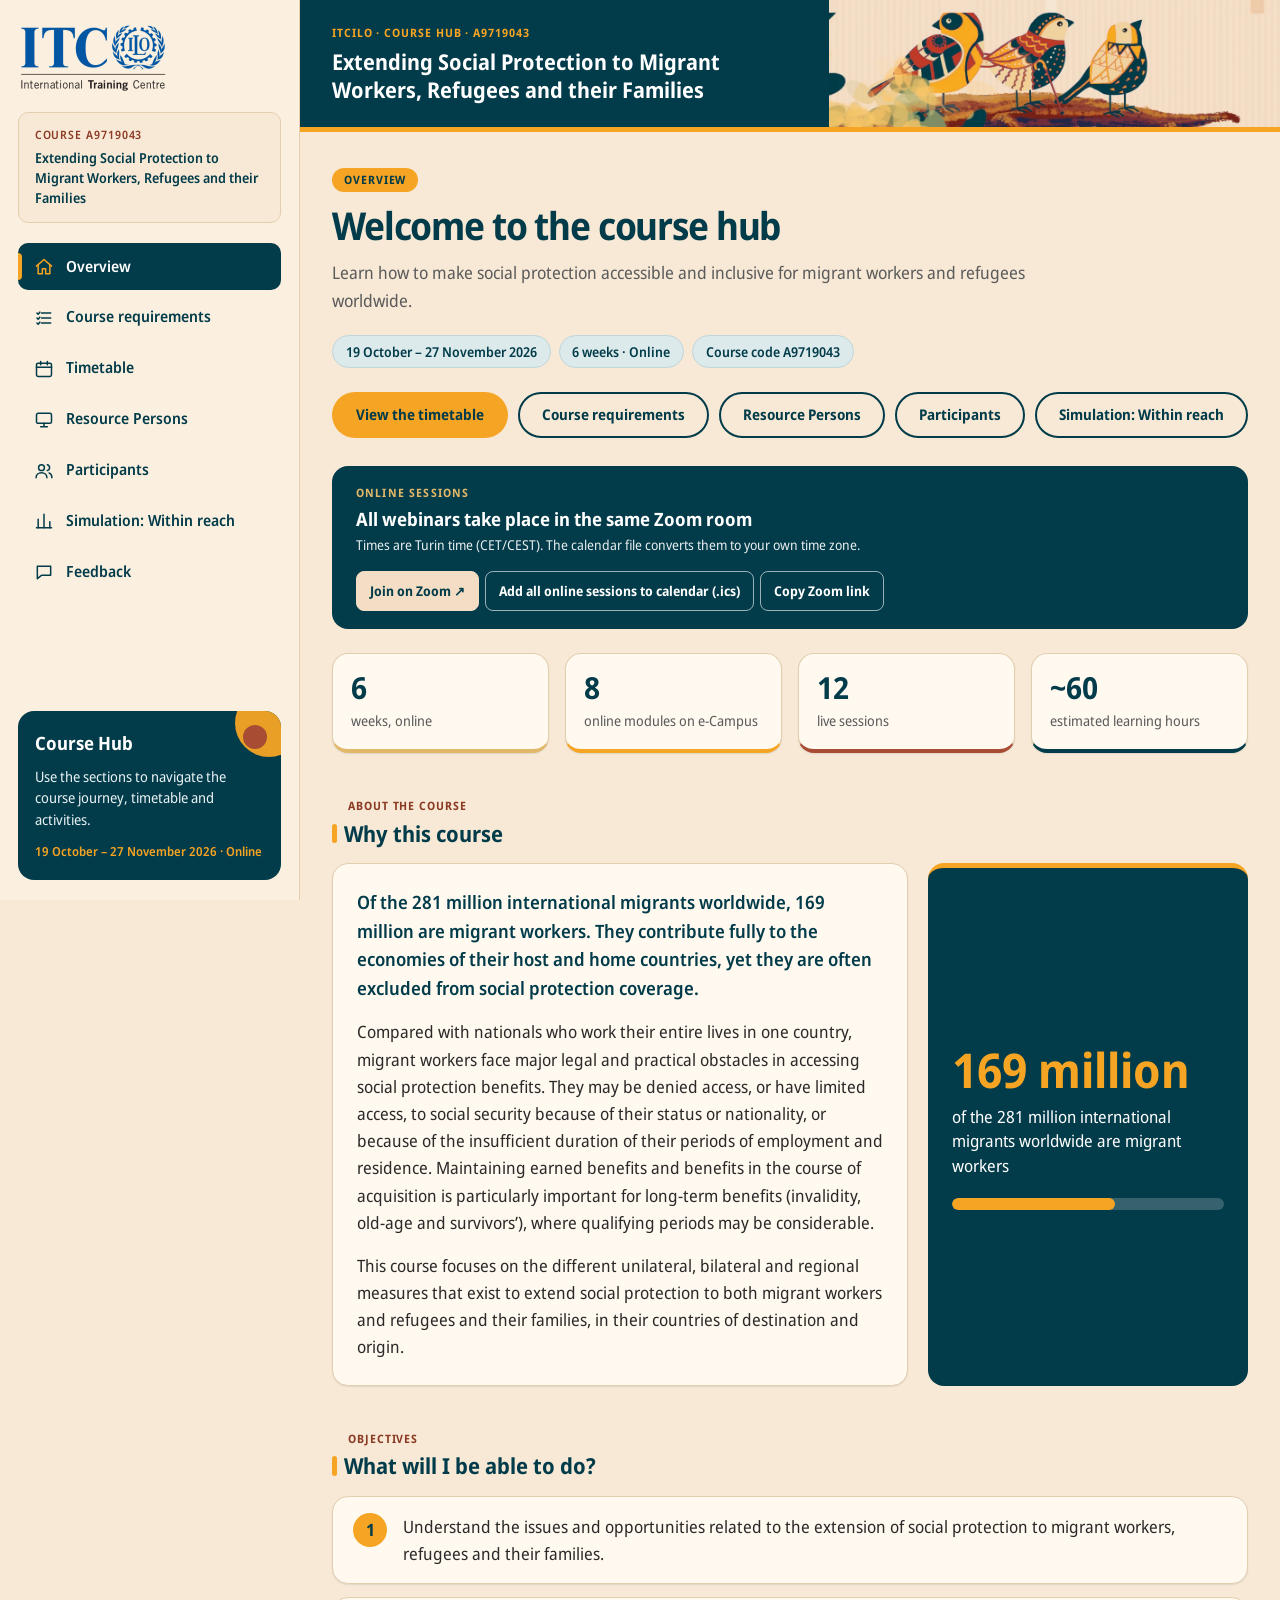
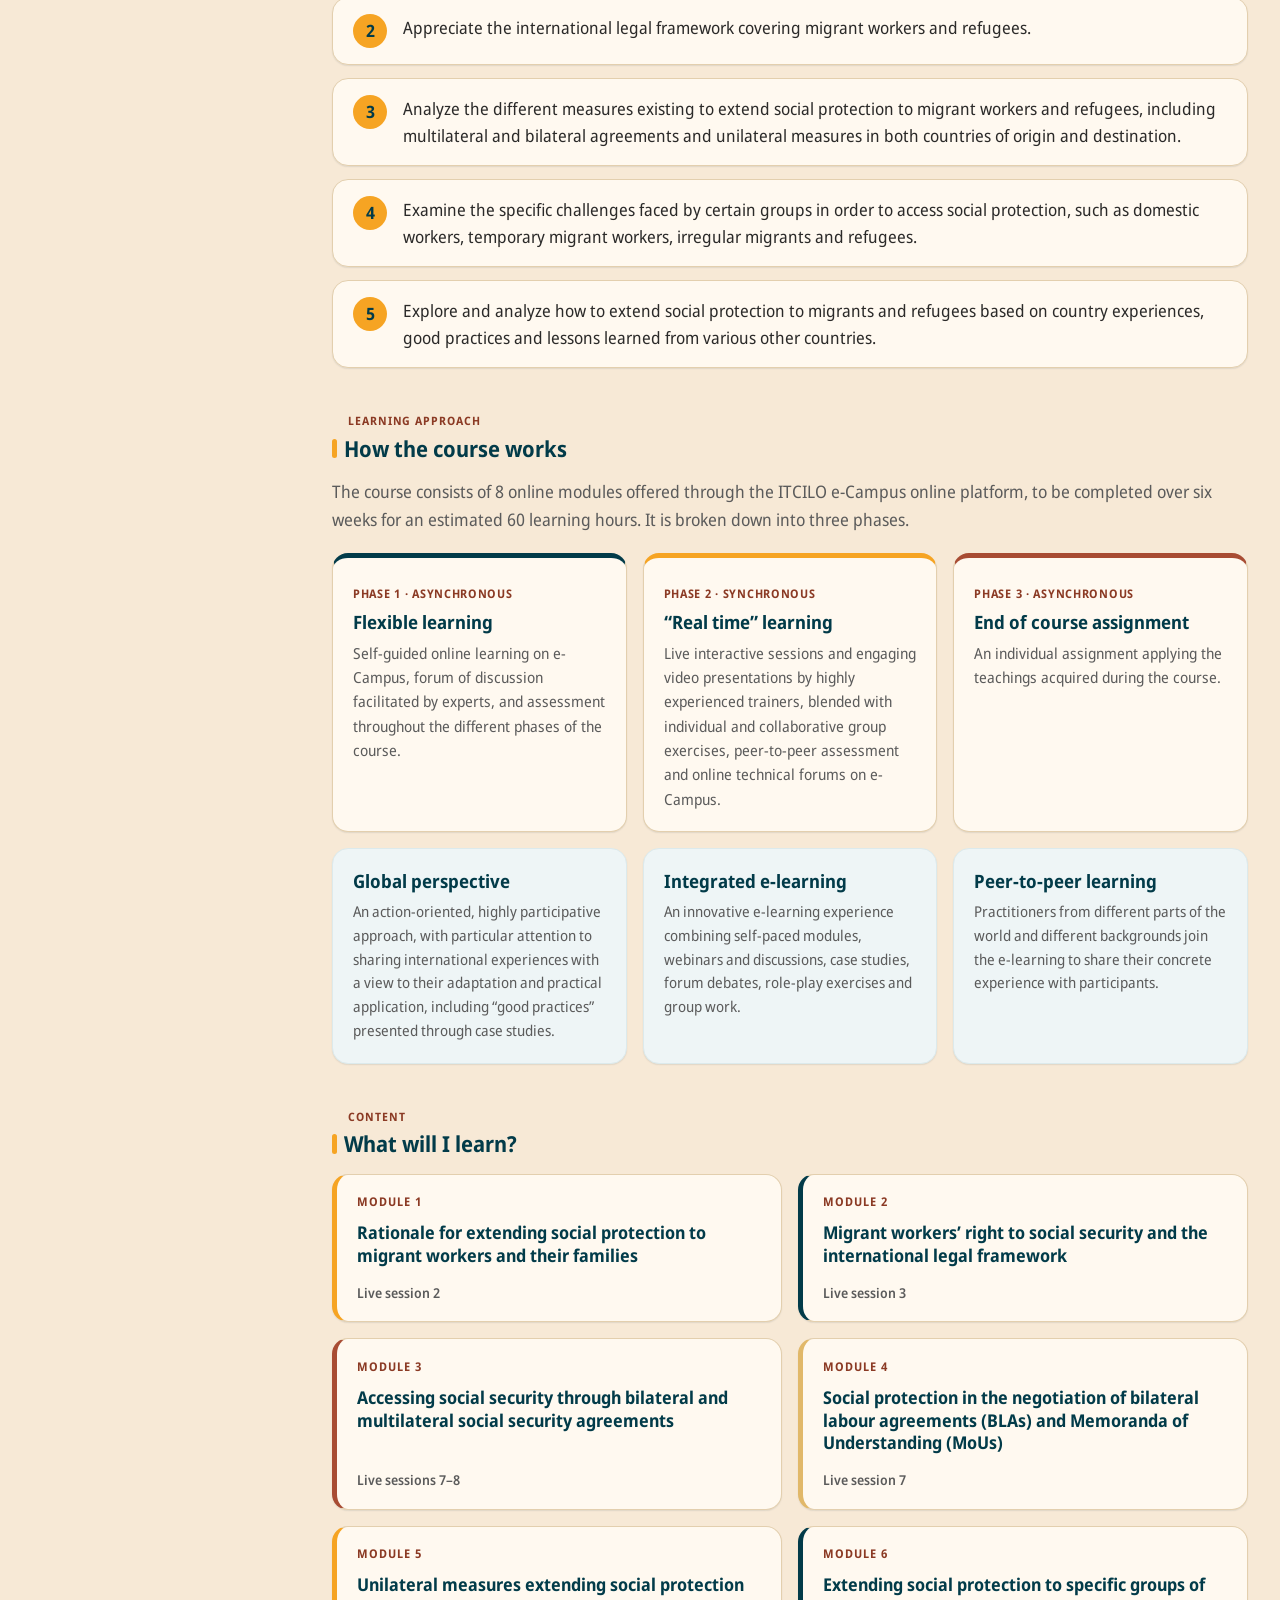
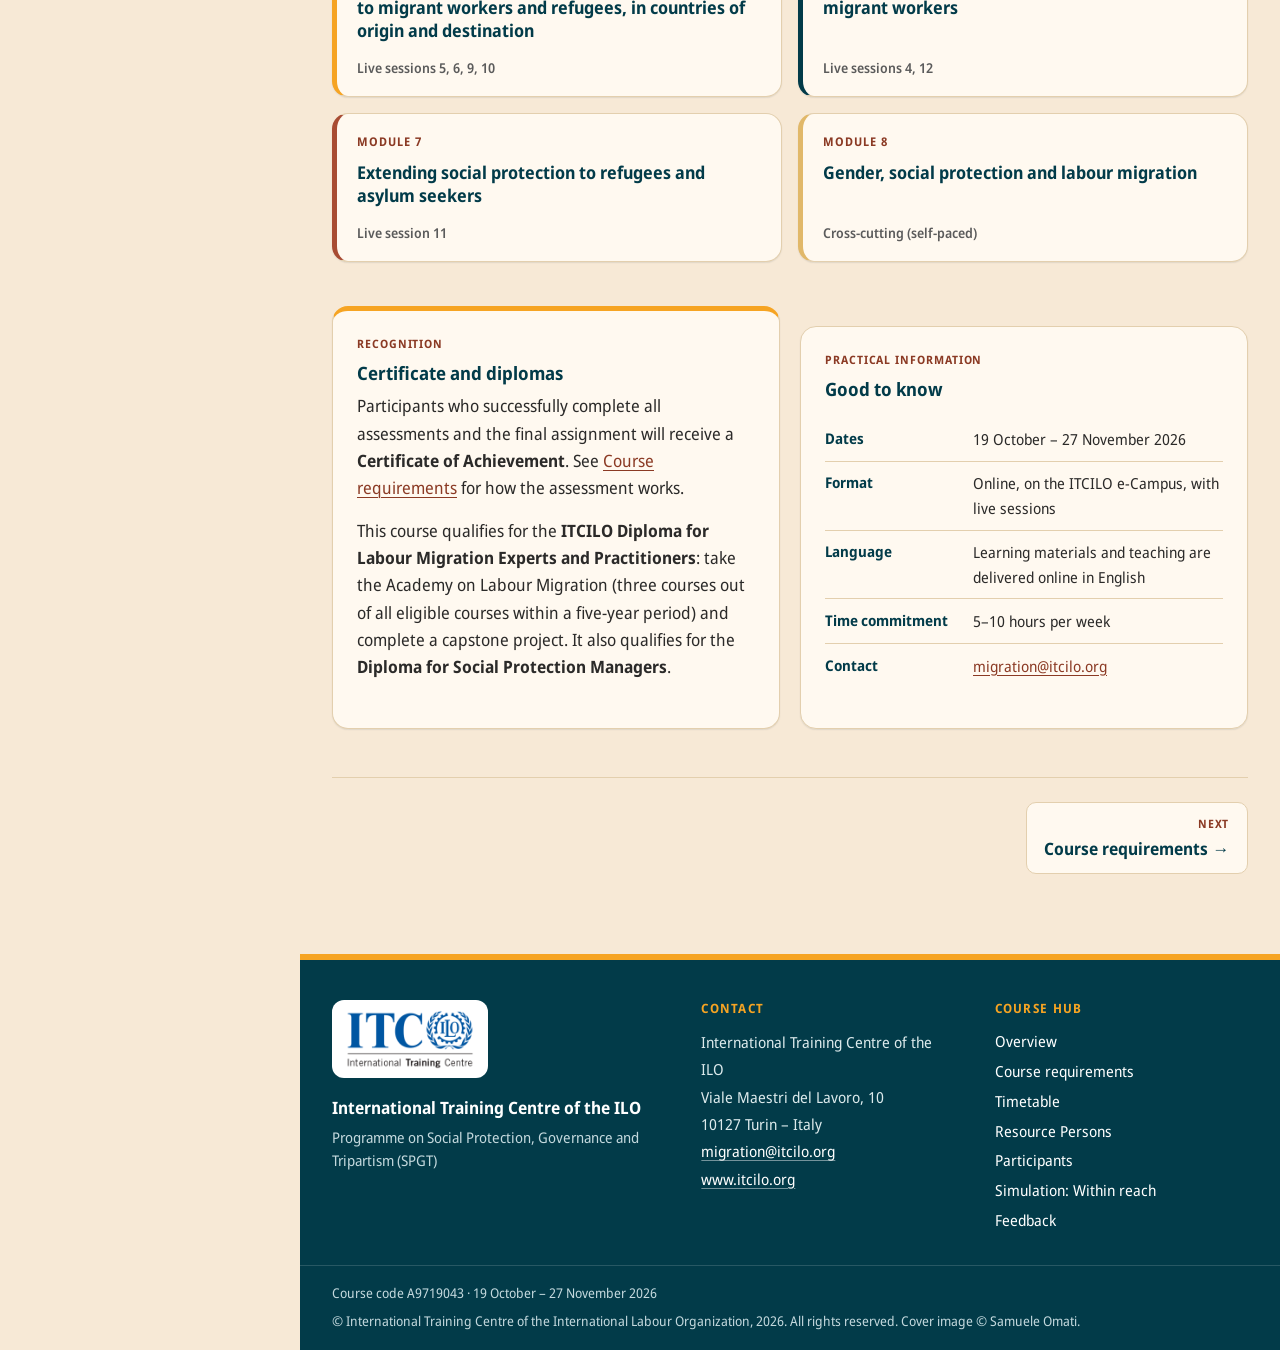
==== commit c8940c2e: "Add 12th session (group work intro), shared Zoom room, online-sessions banner with calendar download" ====
--- a/index.html
+++ b/index.html
@@ -112,10 +112,12 @@
           </div>
         </header>
 
+        <div class="zoombar" data-zoombar></div>
+
         <ul class="stats" aria-label="Key facts">
           <li class="stat"><span class="stat__num">6</span><span class="stat__label">weeks, online</span></li>
           <li class="stat"><span class="stat__num">8</span><span class="stat__label">online modules on e-Campus</span></li>
-          <li class="stat"><span class="stat__num">11</span><span class="stat__label">live sessions</span></li>
+          <li class="stat"><span class="stat__num">12</span><span class="stat__label">live sessions</span></li>
           <li class="stat"><span class="stat__num">~60</span><span class="stat__label">estimated learning hours</span></li>
         </ul>
 
@@ -185,11 +187,11 @@
           <ol class="modules" id="module-list">
             <li class="card module"><span class="module__n">Module 1</span><h3>Rationale for extending social protection to migrant workers and their families</h3><p class="module__live">Live session 2</p></li>
             <li class="card module"><span class="module__n">Module 2</span><h3>Migrant workers’ right to social security and the international legal framework</h3><p class="module__live">Live session 3</p></li>
-            <li class="card module"><span class="module__n">Module 3</span><h3>Accessing social security through bilateral and multilateral social security agreements</h3><p class="module__live">Live sessions 6–7</p></li>
-            <li class="card module"><span class="module__n">Module 4</span><h3>Social protection in the negotiation of bilateral labour agreements (BLAs) and Memoranda of Understanding (MoUs)</h3><p class="module__live">Live session 6</p></li>
-            <li class="card module"><span class="module__n">Module 5</span><h3>Unilateral measures extending social protection to migrant workers and refugees, in countries of origin and destination</h3><p class="module__live">Live sessions 4, 5, 8, 9</p></li>
-            <li class="card module"><span class="module__n">Module 6</span><h3>Extending social protection to specific groups of migrant workers</h3><p class="module__live">Live session 11</p></li>
-            <li class="card module"><span class="module__n">Module 7</span><h3>Extending social protection to refugees and asylum seekers</h3><p class="module__live">Live session 10</p></li>
+            <li class="card module"><span class="module__n">Module 3</span><h3>Accessing social security through bilateral and multilateral social security agreements</h3><p class="module__live">Live sessions 7–8</p></li>
+            <li class="card module"><span class="module__n">Module 4</span><h3>Social protection in the negotiation of bilateral labour agreements (BLAs) and Memoranda of Understanding (MoUs)</h3><p class="module__live">Live session 7</p></li>
+            <li class="card module"><span class="module__n">Module 5</span><h3>Unilateral measures extending social protection to migrant workers and refugees, in countries of origin and destination</h3><p class="module__live">Live sessions 5, 6, 9, 10</p></li>
+            <li class="card module"><span class="module__n">Module 6</span><h3>Extending social protection to specific groups of migrant workers</h3><p class="module__live">Live sessions 4, 12</p></li>
+            <li class="card module"><span class="module__n">Module 7</span><h3>Extending social protection to refugees and asylum seekers</h3><p class="module__live">Live session 11</p></li>
             <li class="card module"><span class="module__n">Module 8</span><h3>Gender, social protection and labour migration</h3><p class="module__live">Cross-cutting (self-paced)</p></li>
           </ol>
         </div>
@@ -313,8 +315,9 @@
         <header class="view__head">
           <p class="eyebrow">Timetable</p>
           <h1 id="tt-title" class="view__title" tabindex="-1">Live sessions, week by week</h1>
-          <p class="lead">An opening webinar in Week 1, then two live sessions per week, from 22 October to 26 November 2026. Times are shown as in the course agenda; where your local time differs, it is shown under each session.</p>
-        </header>
+          <p class="lead">An opening webinar in Week 1, then two live sessions per week, plus an additional session on Friday 30 October introducing the group work: 12 live sessions from 22 October to 27 November 2026. Times are shown as in the course agenda; where your local time differs, it is shown under each session.</p>
+        </header>
+        <div class="zoombar" data-zoombar></div>
         <div class="weeknav-wrap">
           <nav class="weeknav" id="weeknav" aria-label="Jump to a week"></nav>
         </div>
--- a/assets/css/styles.css
+++ b/assets/css/styles.css
@@ -194,6 +194,24 @@
 .btn--outline:hover { background: var(--teal-900); color: #fff; }
 .btn--disabled { background: var(--marigold-100); color: var(--teal-900); border: 2px dashed var(--marigold-600); }
 .btn--disabled:hover { background: var(--marigold-100); box-shadow: none; transform: none; }
+
+/* ---------- Online sessions banner (Zoom + calendar) ---------- */
+.zoombar { margin-top: 1.5rem; }
+.zoombar__inner { display: flex; align-items: center; justify-content: space-between; gap: 1rem 1.5rem; flex-wrap: wrap; background: var(--teal-900); color: #fff; border-radius: var(--radius); padding: 1.1rem 1.5rem; }
+.zoombar__text { flex: 1 1 24rem; min-width: 0; }
+.zoombar__eyebrow { font-size: .72rem; font-weight: 700; letter-spacing: .1em; text-transform: uppercase; color: var(--ochre); margin: 0 0 .3rem; }
+.zoombar__title { font-size: 1.15rem; line-height: 1.25; font-weight: 700; color: #fff; margin: 0 0 .35rem; }
+.zoombar__note { font-size: .85rem; line-height: 1.45; color: rgba(255, 255, 255, .9); margin: 0; }
+.zoombar__actions { display: flex; flex-wrap: wrap; gap: .4rem; align-items: center; justify-content: flex-end; }
+.zoombar .btn { min-height: 40px; padding: .5rem .8rem; font-size: .84rem; border-radius: 8px; border-width: 1px; }
+.btn--sand { background: var(--cream); color: var(--teal-900); border-color: var(--cream); }
+.btn--sand:hover { background: #fff; border-color: #fff; color: var(--teal-900); transform: translateY(-1px); }
+.timetable-note + .zoombar { margin-top: 1.25rem; }
+@media (max-width: 720px) {
+  .zoombar__inner { padding: 1rem; }
+  .zoombar__actions { justify-content: flex-start; width: 100%; }
+  .zoombar__actions .btn { flex: 1 1 100%; }
+}
 
 /* ---------- Fixed banner (title + hero image) ---------- */
 .banner {
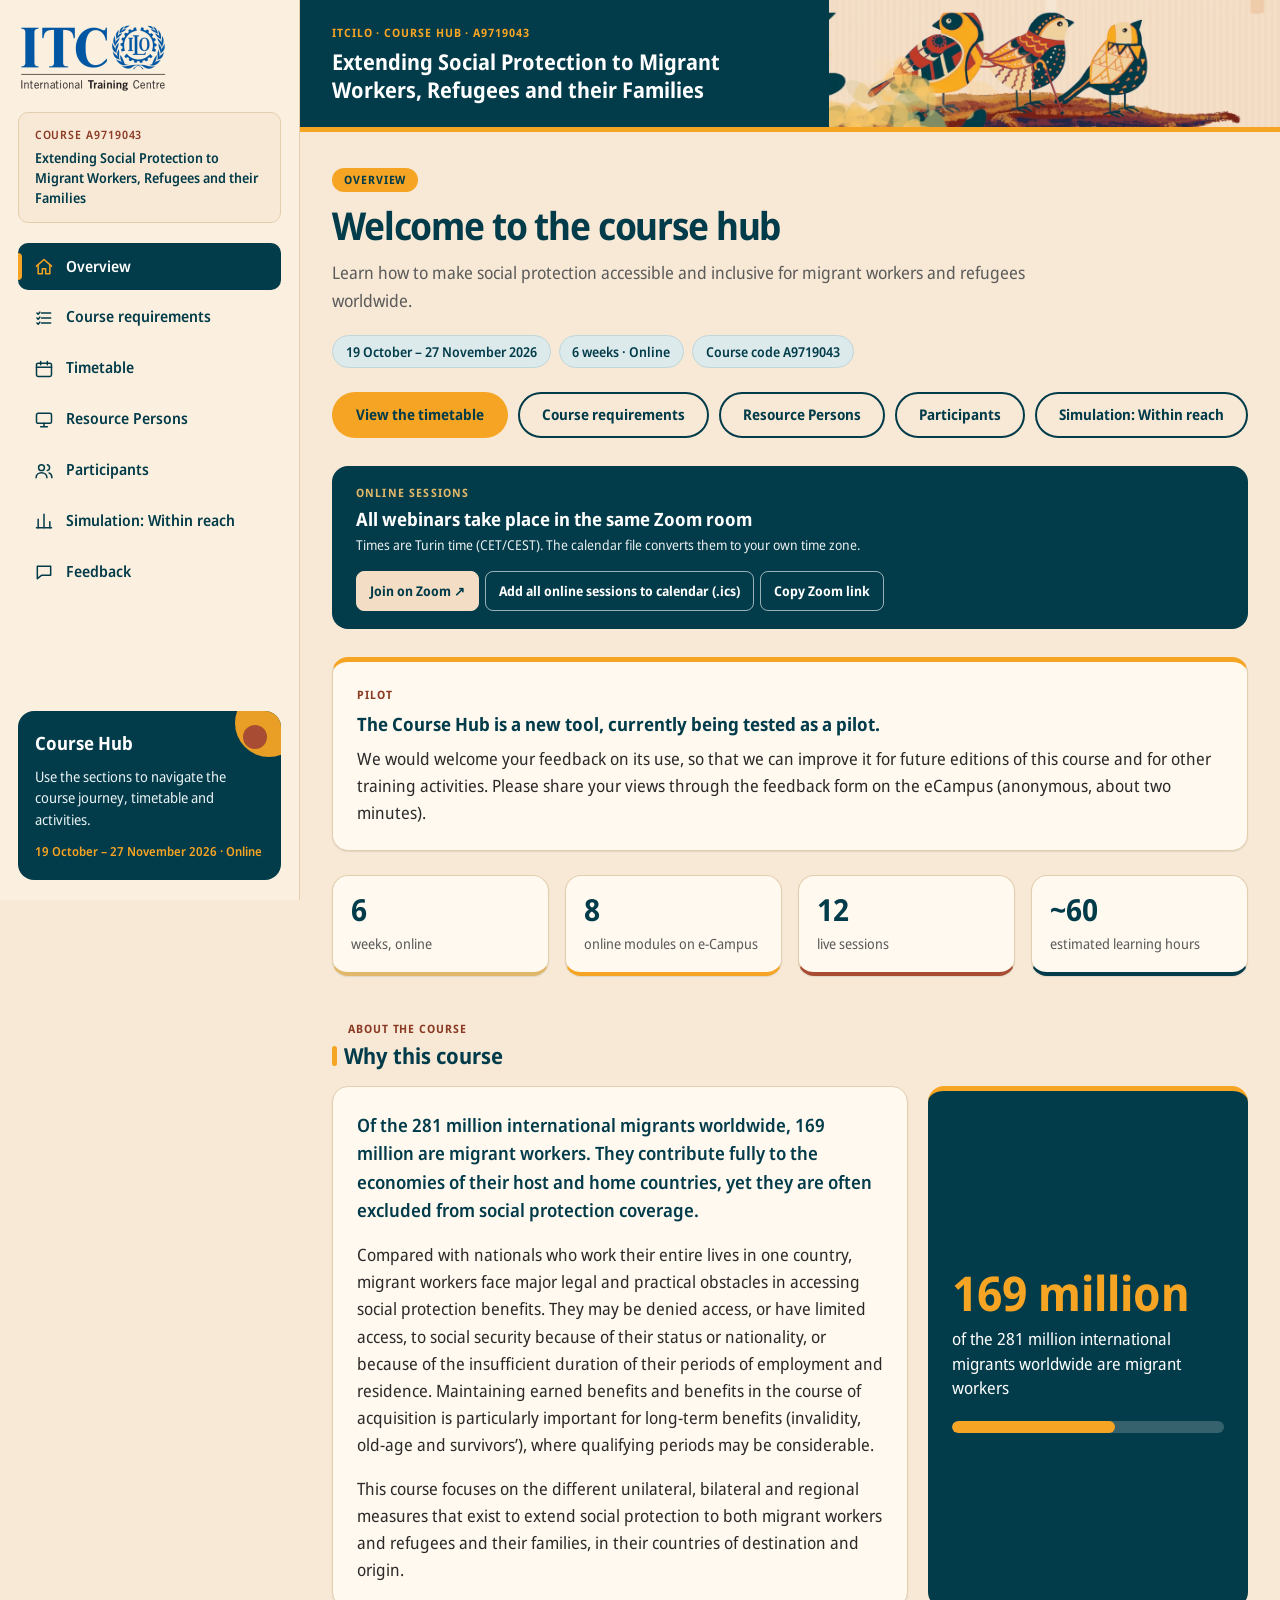
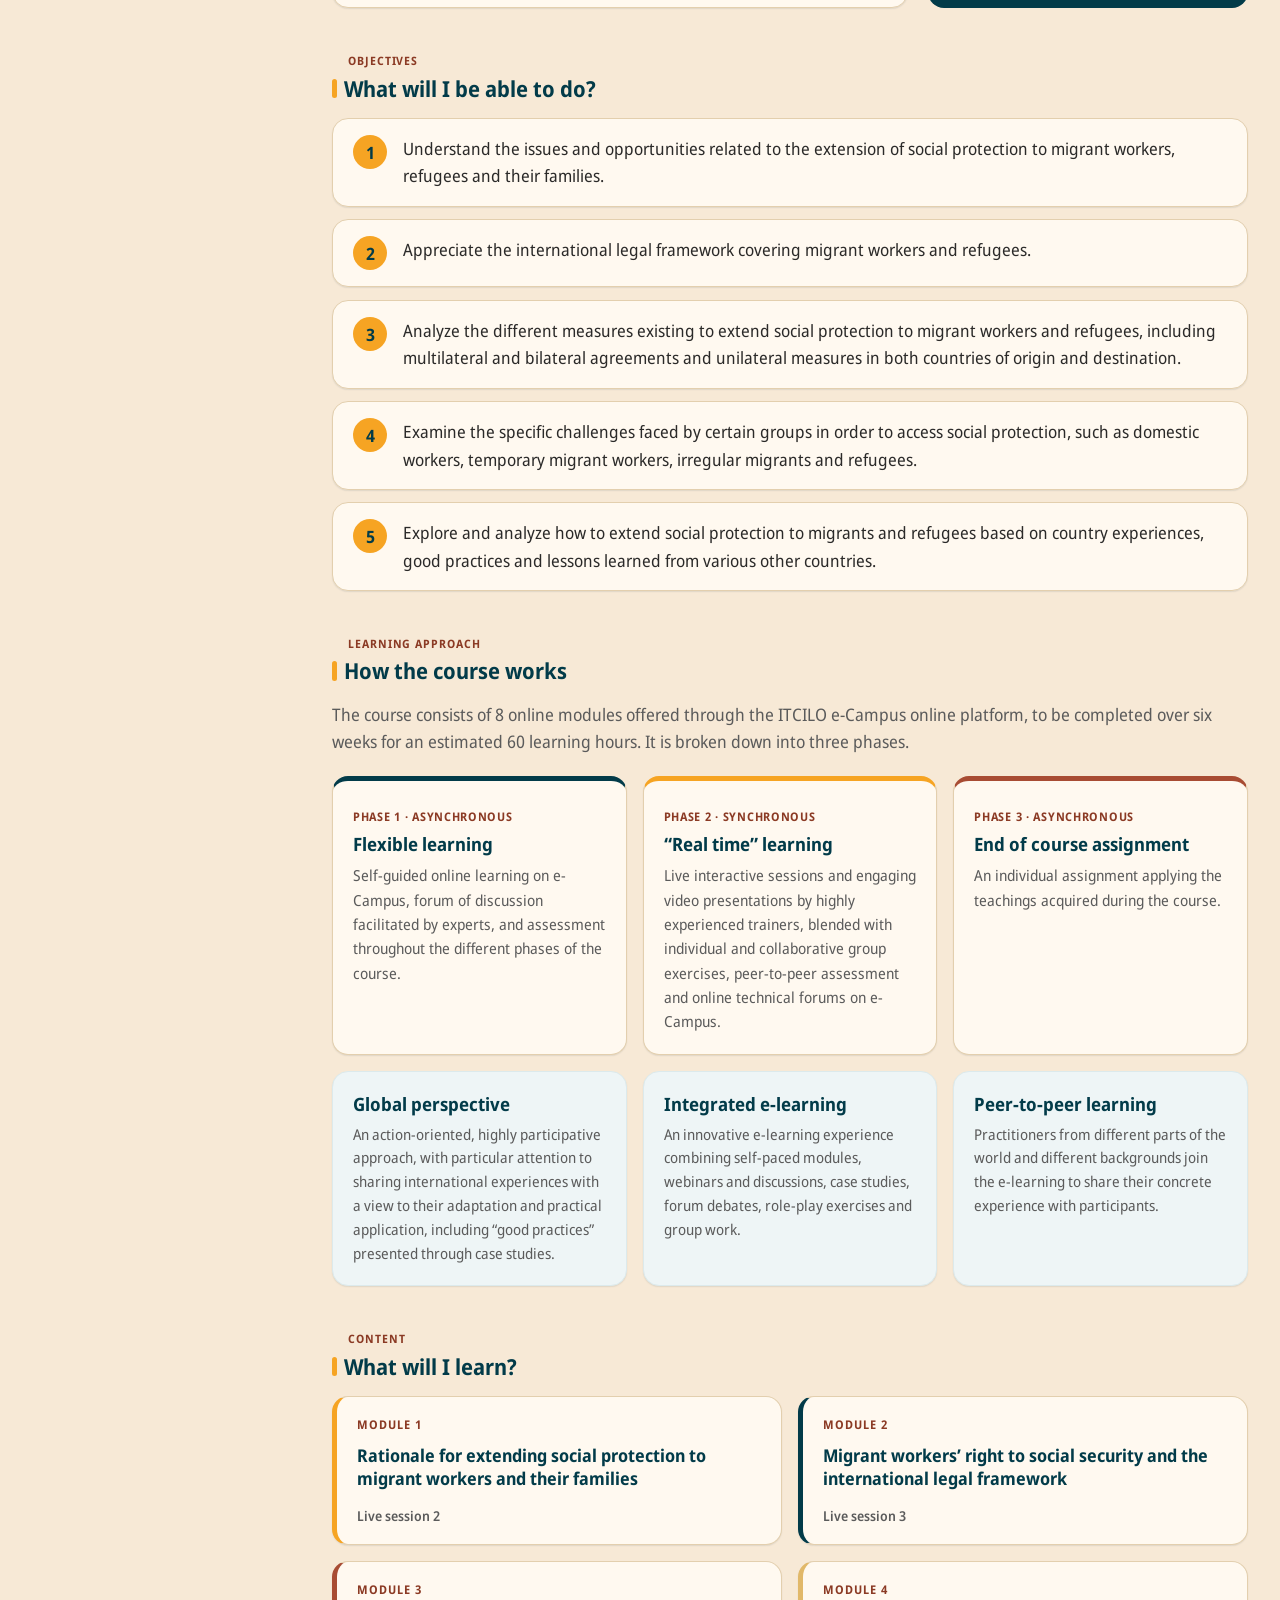
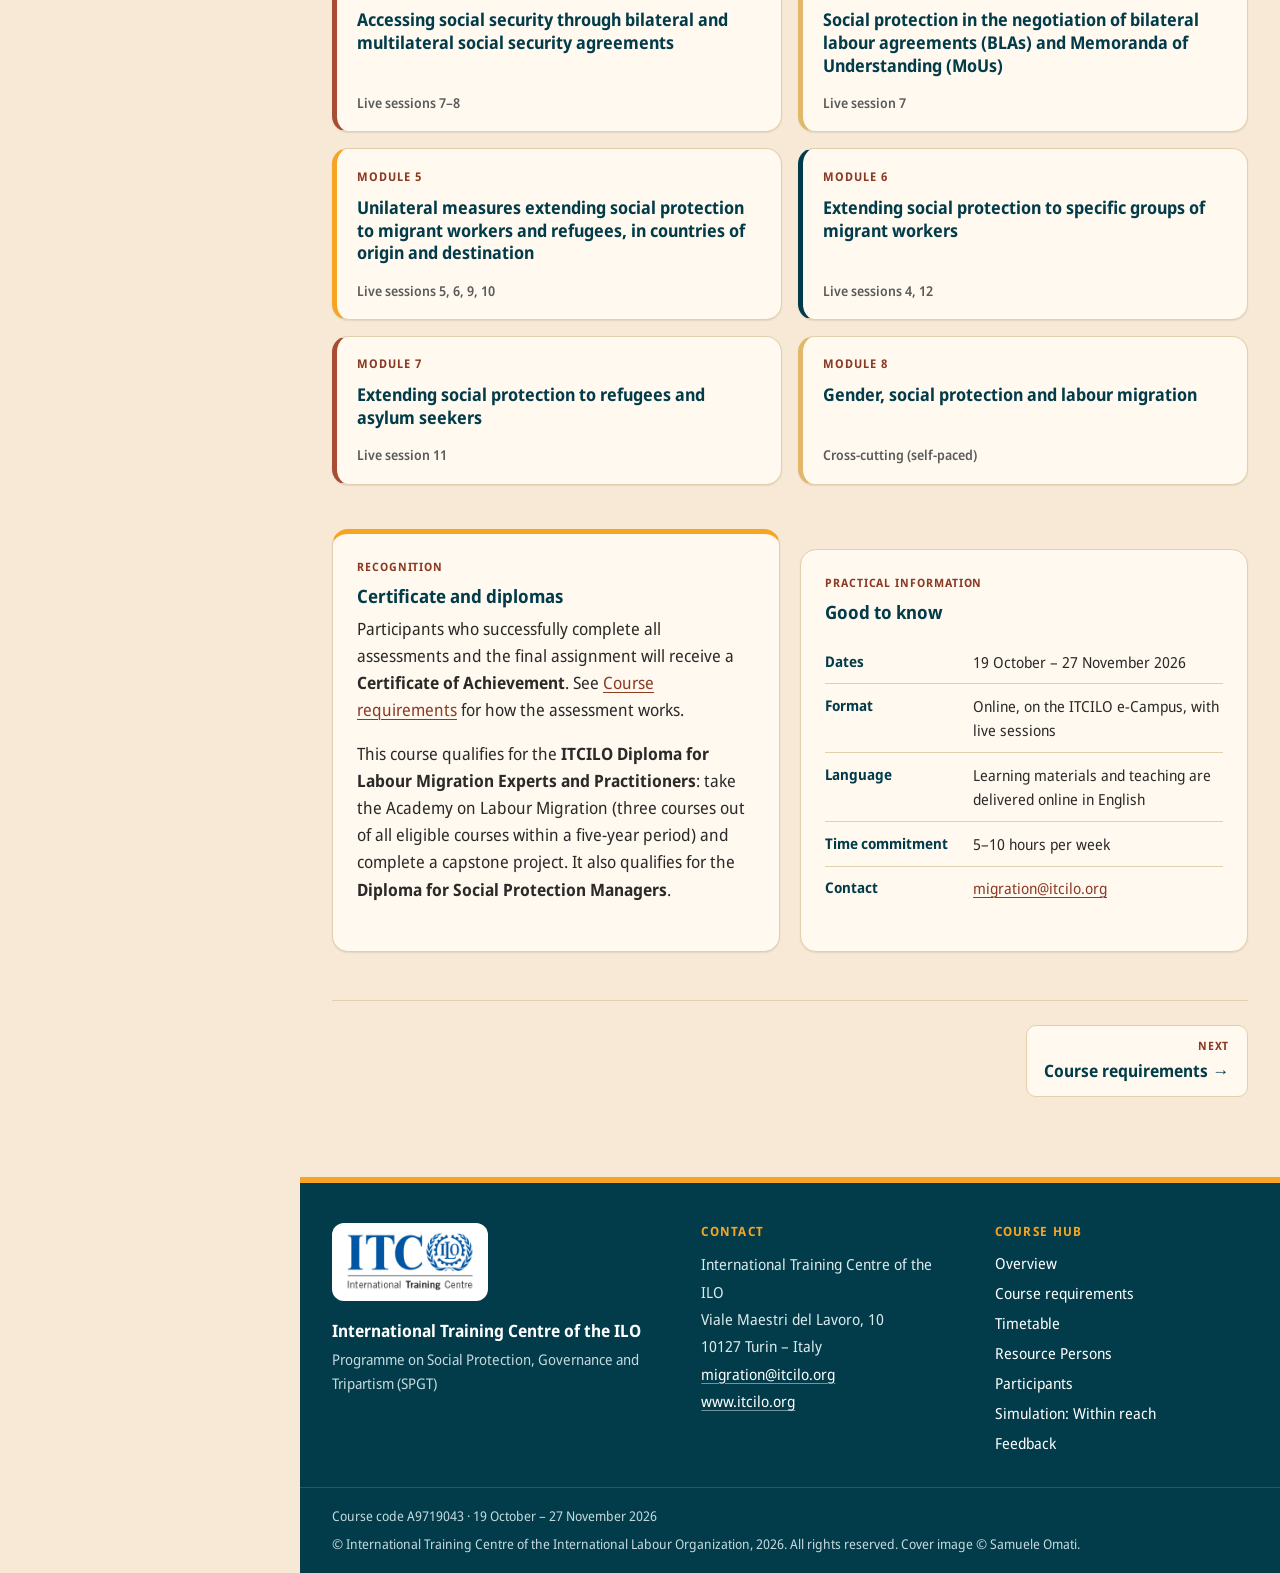
==== commit d3aacbfe: "Add pilot notice and group work text" ====
--- a/index.html
+++ b/index.html
@@ -114,6 +114,12 @@
 
         <div class="zoombar" data-zoombar></div>
 
+        <aside class="card card--pad card--accent pilot" aria-labelledby="pilot-title">
+          <p class="eyebrow">Pilot</p>
+          <h2 id="pilot-title" class="card__title">The Course Hub is a new tool, currently being tested as a pilot.</h2>
+          <p>We would welcome your feedback on its use, so that we can improve it for future editions of this course and for other training activities. Please share your views through the feedback form on the eCampus (anonymous, about two minutes).</p>
+        </aside>
+
         <ul class="stats" aria-label="Key facts">
           <li class="stat"><span class="stat__num">6</span><span class="stat__label">weeks, online</span></li>
           <li class="stat"><span class="stat__num">8</span><span class="stat__label">online modules on e-Campus</span></li>
@@ -222,7 +228,7 @@
         <header class="view__head">
           <p class="eyebrow">Course requirements</p>
           <h1 id="req-title" class="view__title" tabindex="-1">Assessment criteria</h1>
-          <p class="lead">The process is organised on a scale of <strong>0 to 100 points</strong> and requires the successful completion of a number of activities. Each activity is assigned a specific value, and the activities are grouped in the components below.</p>
+          <p class="lead">The process is organized on a scale of <strong>0 to 100 points</strong> and requires the successful completion of a number of activities. Each activity is assigned a specific value, and the activities are grouped in the components below.</p>
         </header>
 
         <div class="card card--pad">
@@ -274,6 +280,7 @@
             <div class="req__body">
               <h2>Group work</h2>
               <p>Active participation in the group work counts for a total of <strong>20 points</strong>.</p>
+              <p>From 2 to 27 November you work in a group of about six participants as a technical sub-working group of Solandra&rsquo;s Working Group on Social Protection for Migrant Workers. Over four stages, your group diagnoses the protection gaps of one category of migrant workers, designs a package of measures, tests it for financing and feasibility, and presents it in the final session on 27 November. Groups submit a short output at the end of each stage and receive written feedback from the course manager.</p>
             </div>
           </article>
           <article class="card req">
@@ -367,6 +374,7 @@
           <p class="eyebrow">Simulation</p>
           <h1 id="sim-title" class="view__title" tabindex="-1">Simulation: Within reach</h1>
           <p class="lead">A decision simulation on extending social protection to migrant workers.</p>
+          <p>Play Within Reach before the group work starts, ideally by Thursday 29 October. It takes about one hour. The group work is set in the same country, Solandra: in the simulation you decide alone, one case at a time; in the group work, your group designs a whole package, works out how to pay for it and defends it.</p>
           <div class="hero__actions">
             <a class="btn btn--outline" href="simulation/within-reach.html" target="_blank" rel="noopener">Open in a new tab</a>
           </div>
@@ -385,6 +393,11 @@
           <p class="lead">Your feedback on the course is welcome.</p>
         </header>
         <div class="card card--pad feedback" id="feedback-root"></div>
+        <aside class="card card--pad card--accent pilot" aria-labelledby="pilot-title-fb">
+          <p class="eyebrow">Pilot</p>
+          <h2 id="pilot-title-fb" class="card__title">The Course Hub is a new tool, currently being tested as a pilot.</h2>
+          <p>We would welcome your feedback on its use, so that we can improve it for future editions of this course and for other training activities. Please share your views through the feedback form on the eCampus (anonymous, about two minutes).</p>
+        </aside>
         <div class="card card--pad">
           <p class="eyebrow">Questions about the course?</p>
           <p>Contact the Programme on Social Protection, Governance and Tripartism (SPGT) at <a href="mailto:migration@itcilo.org">migration@itcilo.org</a>.</p>
--- a/assets/css/styles.css
+++ b/assets/css/styles.css
@@ -347,14 +347,15 @@
 .session__time span { display: inline-flex; align-items: center; gap: .4rem; }
 .session__time svg { width: 17px; height: 17px; fill: none; stroke: var(--rust); stroke-width: 2; stroke-linecap: round; stroke-linejoin: round; }
 .session__local { font-weight: 400; color: var(--ink-soft); }
-.session__summary { font-size: .96rem; color: var(--ink-soft); max-width: 62ch; }
-.session__more { margin-top: .75rem; }
+.session__summary { font-size: .96rem; color: var(--ink-soft); max-width: none; text-align: justify; text-justify: inter-word; hyphens: auto; -webkit-hyphens: auto; }
+.session__more { grid-column: 2 / -1; margin: -.5rem 0 0; min-width: 0; }
 .session__more summary { cursor: pointer; display: inline-flex; align-items: center; gap: .4rem; font-weight: 700; font-size: .92rem; color: var(--rust-700); list-style: none; padding: .2rem 0; }
 .session__more summary::-webkit-details-marker { display: none; }
 .session__more summary::after { content: ""; width: .5rem; height: .5rem; border-right: 2px solid currentColor; border-bottom: 2px solid currentColor; transform: rotate(45deg) translateY(-2px); transition: transform .15s; }
 .session__more[open] summary::after { transform: rotate(-135deg); }
 .session__more summary:hover { color: var(--teal-900); }
 .session__detail { margin-top: .75rem; padding: 1rem 1.1rem; border-radius: var(--radius-sm); background: var(--bg); border: 1px solid var(--line); font-size: .93rem; }
+.session__detail p, .session__detail li { text-align: justify; text-justify: inter-word; hyphens: auto; -webkit-hyphens: auto; }
 .session__detail h4 { margin: 1rem 0 .4rem; font-size: .8rem; text-transform: uppercase; letter-spacing: .07em; color: var(--rust-700); }
 .session__detail h4:first-child { margin-top: 0; }
 .session__detail ul { display: grid; gap: .4rem; padding-left: 1.1rem; list-style: disc; }
@@ -474,6 +475,8 @@
   .stats { gap: .75rem; }
   .facts div { grid-template-columns: 1fr; gap: .1rem; }
   .session { grid-template-columns: 1fr; padding: 1.1rem; gap: .9rem; }
+  .session__more { grid-column: 1; }
+  .session__summary, .session__detail p, .session__detail li { text-align: left; hyphens: manual; -webkit-hyphens: manual; }
   .datebadge { display: flex; width: auto; align-items: center; border-radius: 12px; }
   .datebadge__dow { padding: .55rem .8rem; flex: none; width: 4.2rem; }
   .datebadge__day { padding: 0 .5rem 0 .9rem; font-size: 1.6rem; }
@@ -511,3 +514,9 @@
 @media (max-width: 340px) {
   .banner__title { font-size: .82rem; }
 }
+
+/* ---------- Pilot notice ---------- */
+.pilot { margin-top: 1.75rem; }
+.pilot .card__title { font-size: 1.15rem; margin: .25rem 0 .6rem; }
+.pilot p:last-child { margin-bottom: 0; }
+#feedback .pilot { margin-top: 1.25rem; }
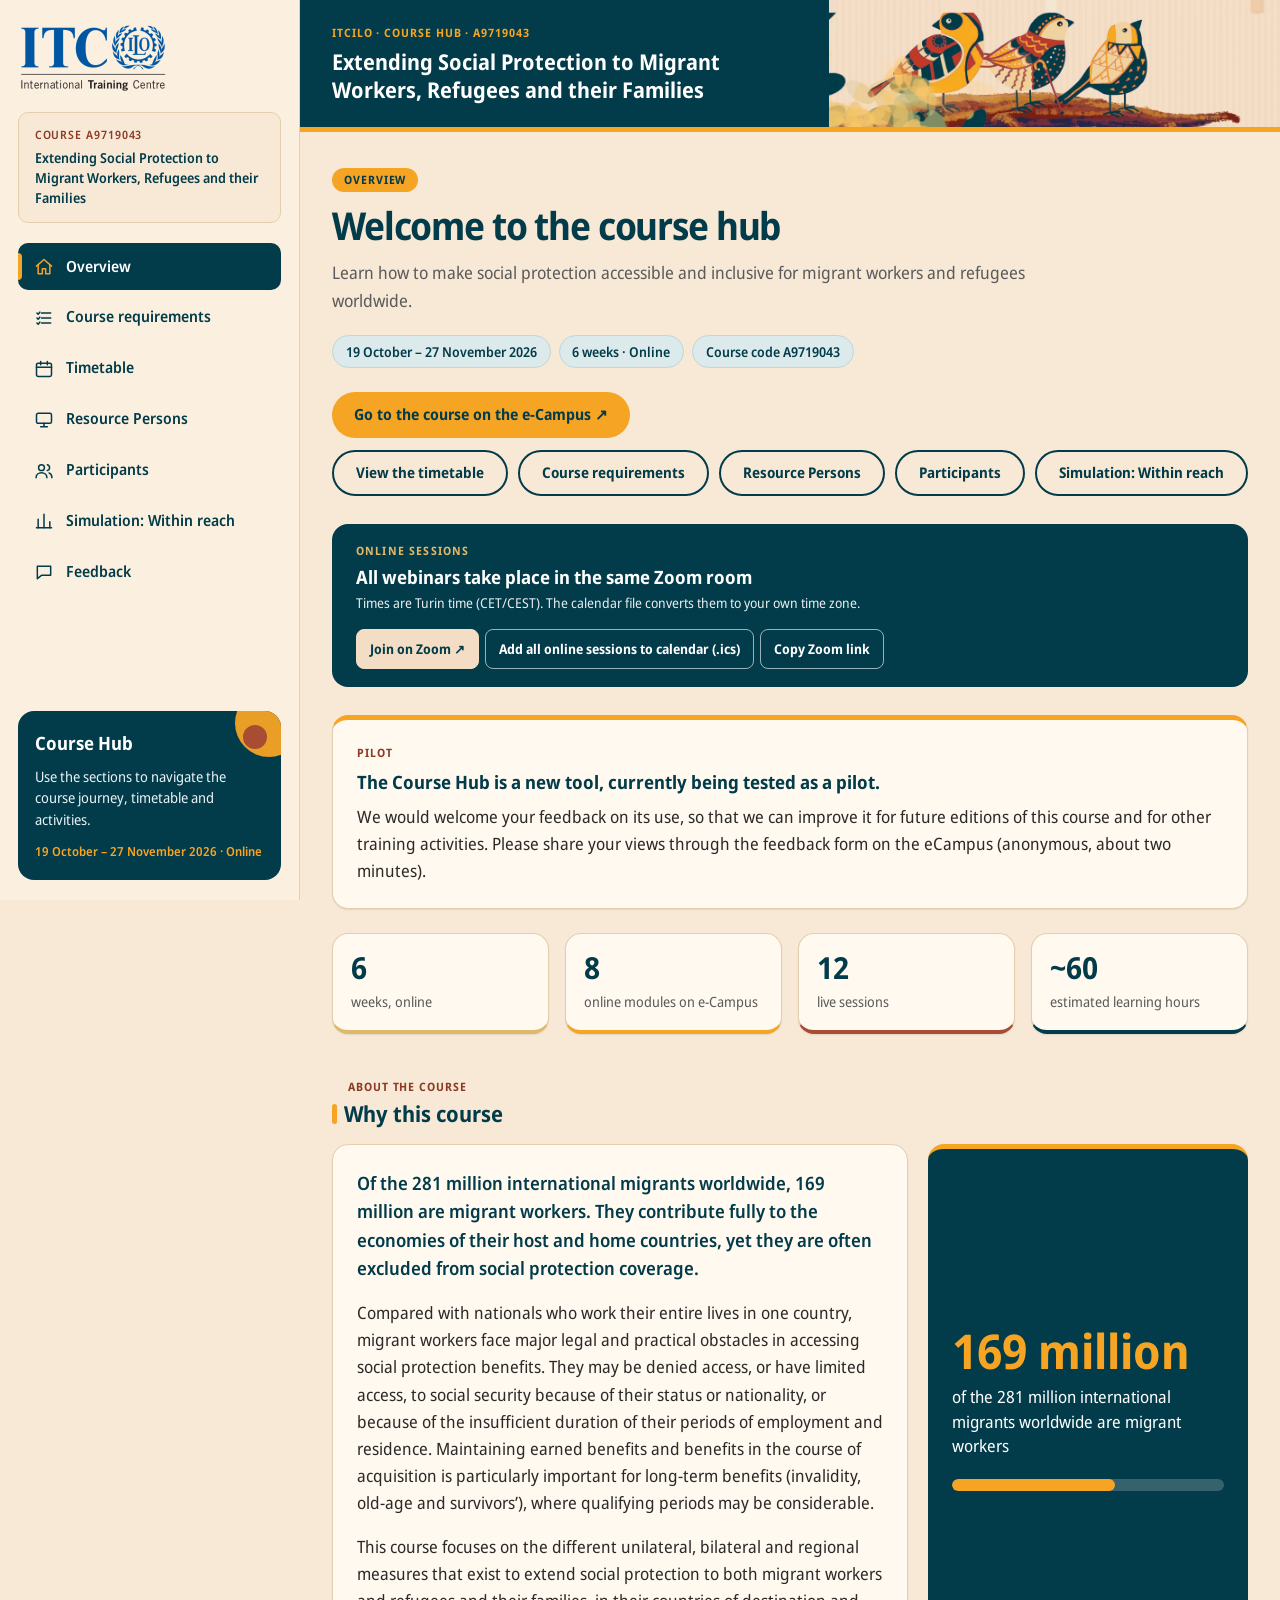
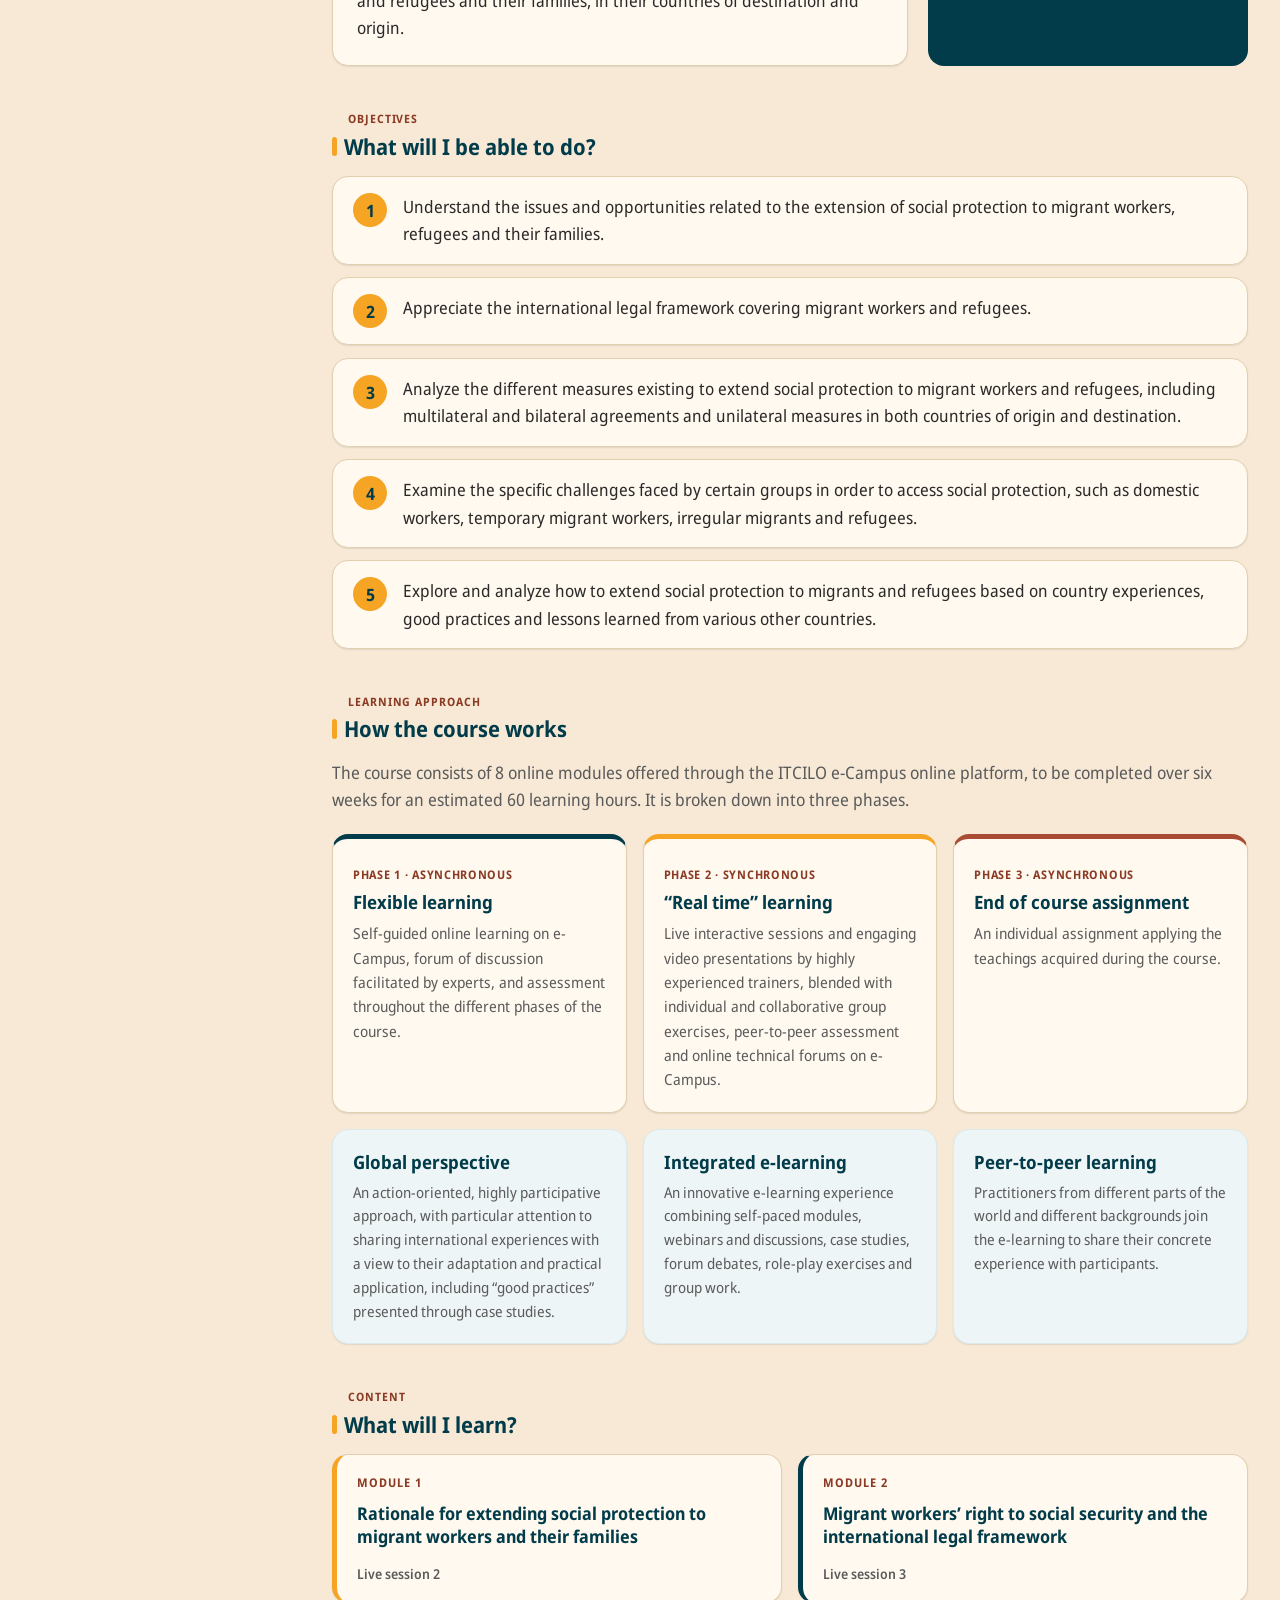
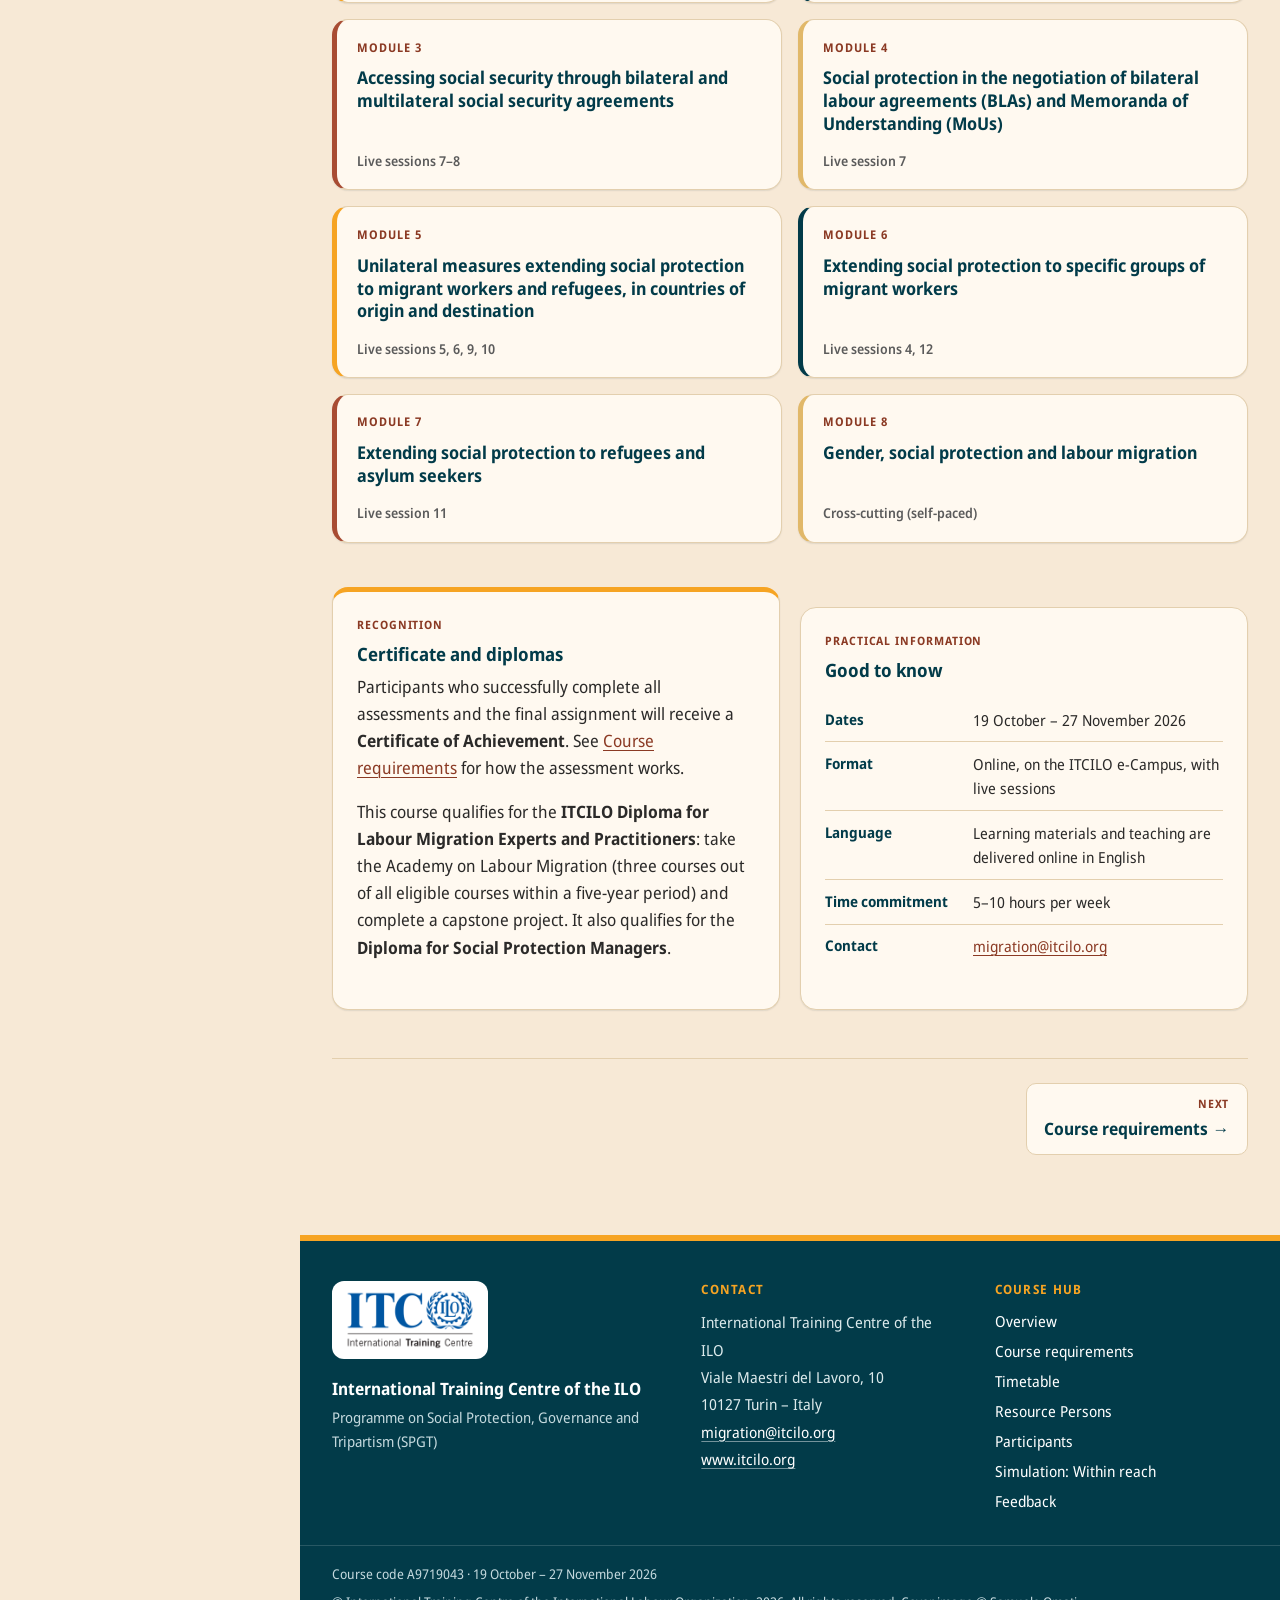
==== commit 8ee462bc: "Add the e-Campus course button to the Overview" ====
--- a/index.html
+++ b/index.html
@@ -103,8 +103,11 @@
             <li class="chip">6 weeks · Online</li>
             <li class="chip">Course code A9719043</li>
           </ul>
-          <div class="hero__actions hero__actions--row">
-            <a class="btn btn--primary" href="#timetable" data-route="timetable">View the timetable</a>
+          <div class="hero__actions">
+            <a class="btn btn--primary" href="https://ecampus.itcilo.org/course/view.php?id=5437" target="_blank" rel="noopener noreferrer"><span>Go to the course on the e-Campus <span aria-hidden="true">↗</span></span><span class="sr-only"> (opens in a new tab)</span></a>
+          </div>
+          <div class="hero__actions hero__actions--row" style="margin-top:.75rem">
+            <a class="btn btn--outline" href="#timetable" data-route="timetable">View the timetable</a>
             <a class="btn btn--outline" href="#course-requirements" data-route="course-requirements">Course requirements</a>
             <a class="btn btn--outline" href="#resource-persons" data-route="resource-persons">Resource Persons</a>
             <a class="btn btn--outline" href="#participants" data-route="participants">Participants</a>
@@ -352,17 +355,6 @@
         </header>
 
         <div class="block">
-          <h2 class="block__title">Who attends this course</h2>
-          <p class="lead">The course is designed for officials and practitioners committed to extending social protection to migrant workers and refugees through multilateral, bilateral and unilateral measures. More precisely:</p>
-          <ul class="audience">
-            <li class="card audience__item"><span class="audience__n" aria-hidden="true">1</span><p>Managers, planners, advisers and professionals working in social security institutions</p></li>
-            <li class="card audience__item"><span class="audience__n" aria-hidden="true">2</span><p>Policy-planners and officials from key ministries responsible for migration and/or social protection</p></li>
-            <li class="card audience__item"><span class="audience__n" aria-hidden="true">3</span><p>Representatives of the social partners involved in the governance of migration and/or social security institutions</p></li>
-            <li class="card audience__item"><span class="audience__n" aria-hidden="true">4</span><p>Practitioners and consultants of UN agencies</p></li>
-          </ul>
-        </div>
-
-        <div class="block">
           <h2 class="block__title">Participant directory</h2>
           <div id="participants-root"></div>
         </div>
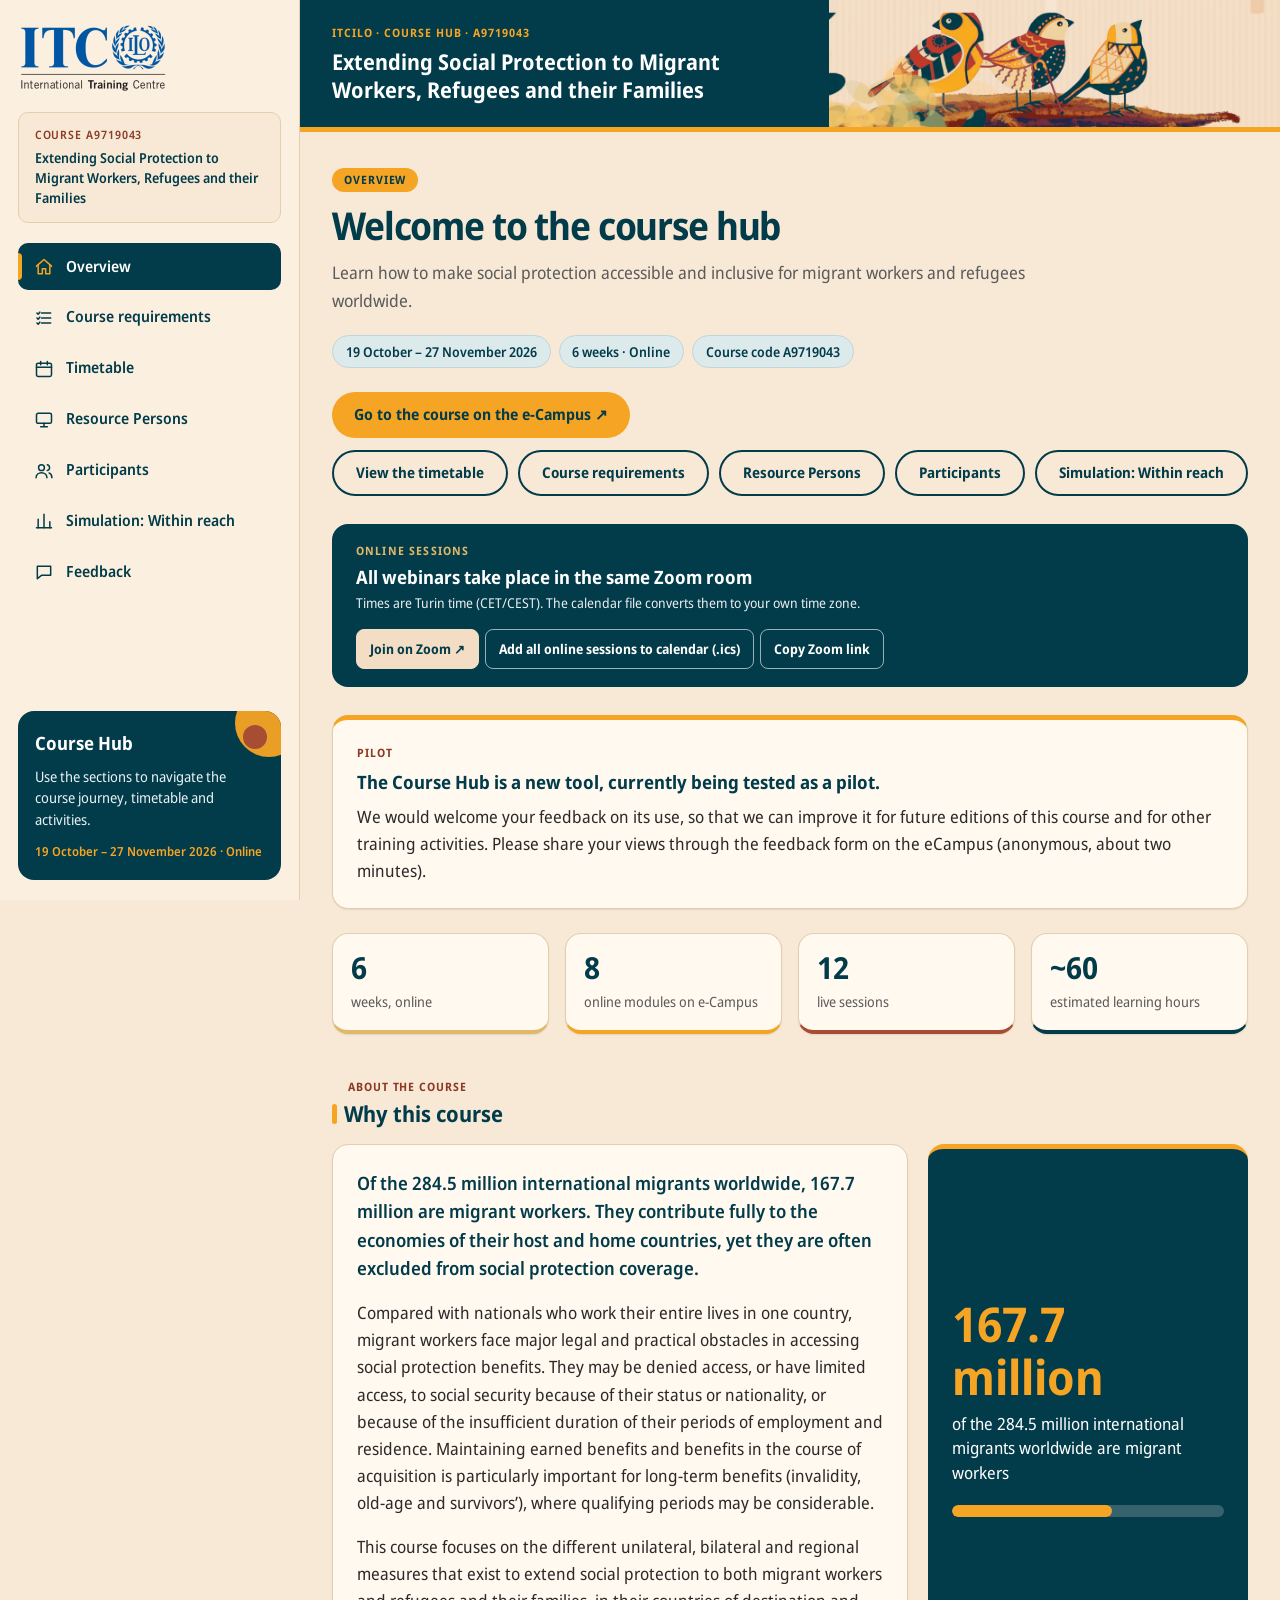
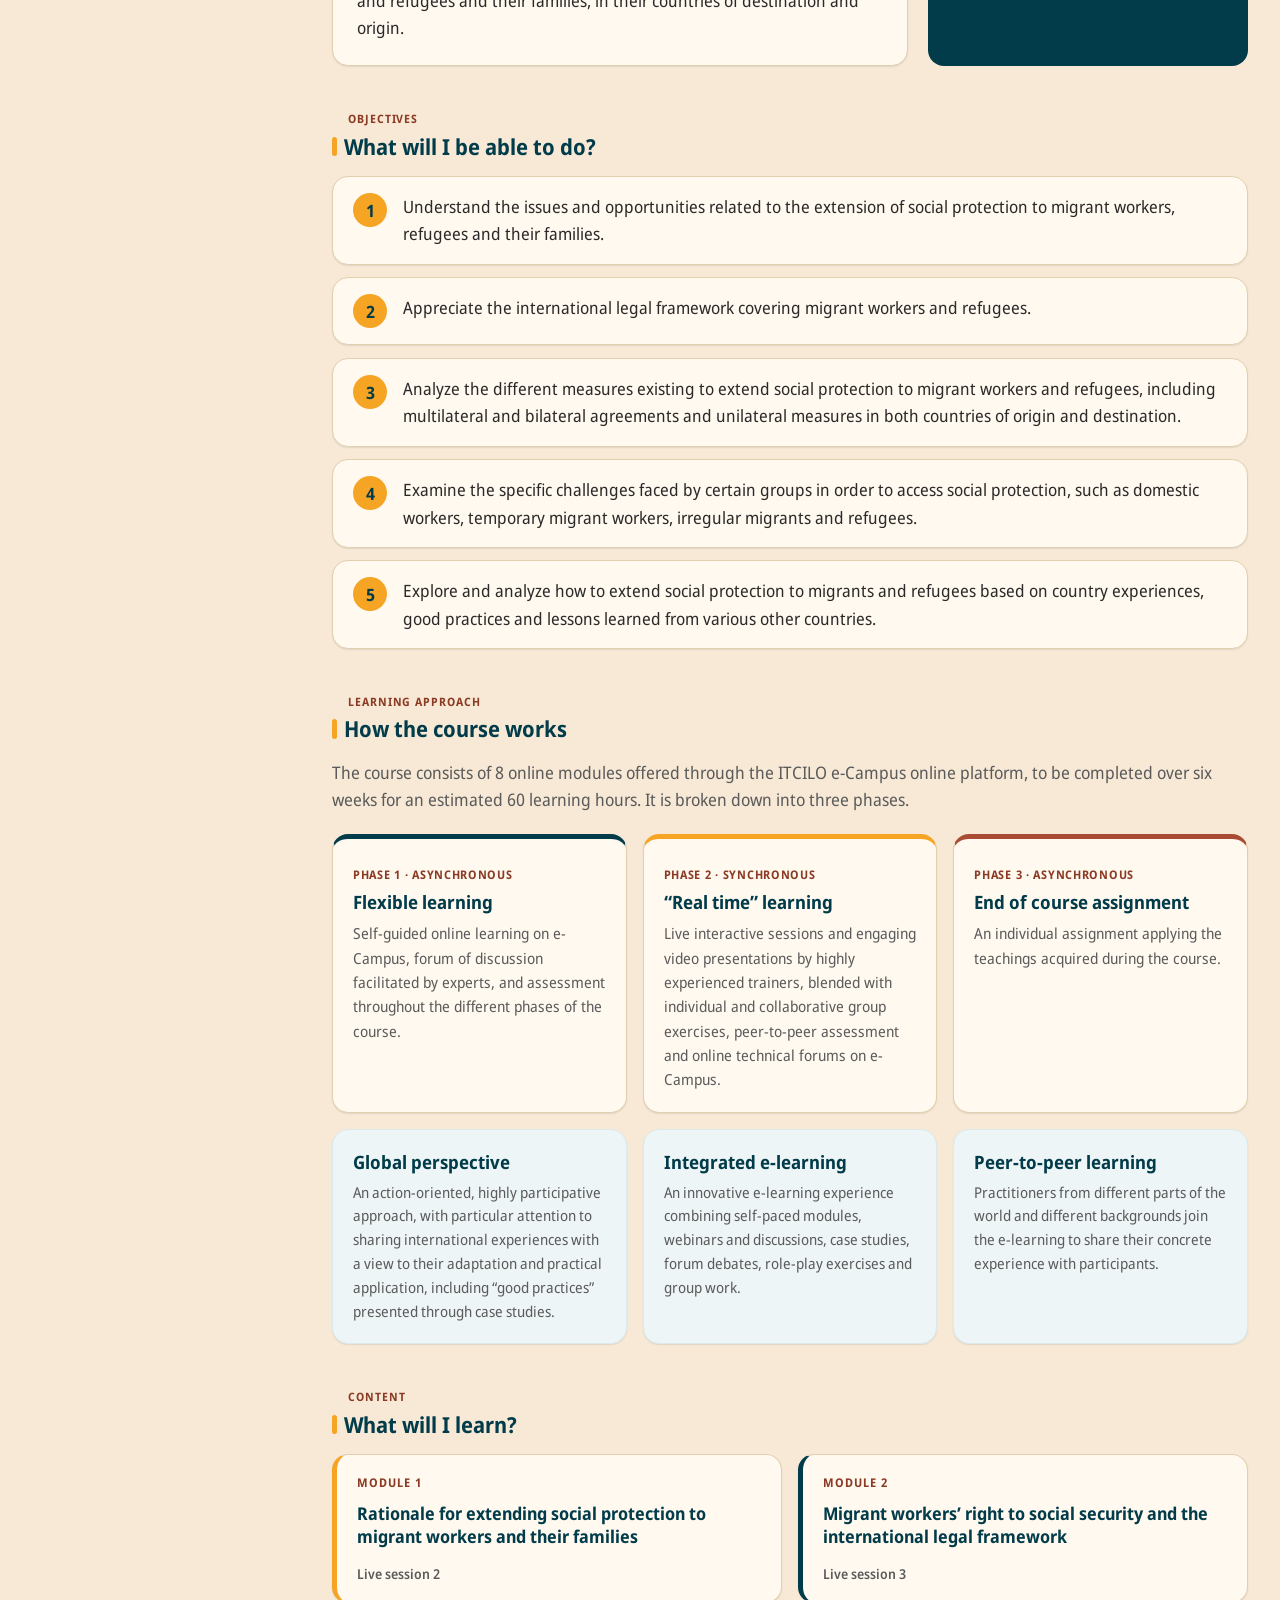
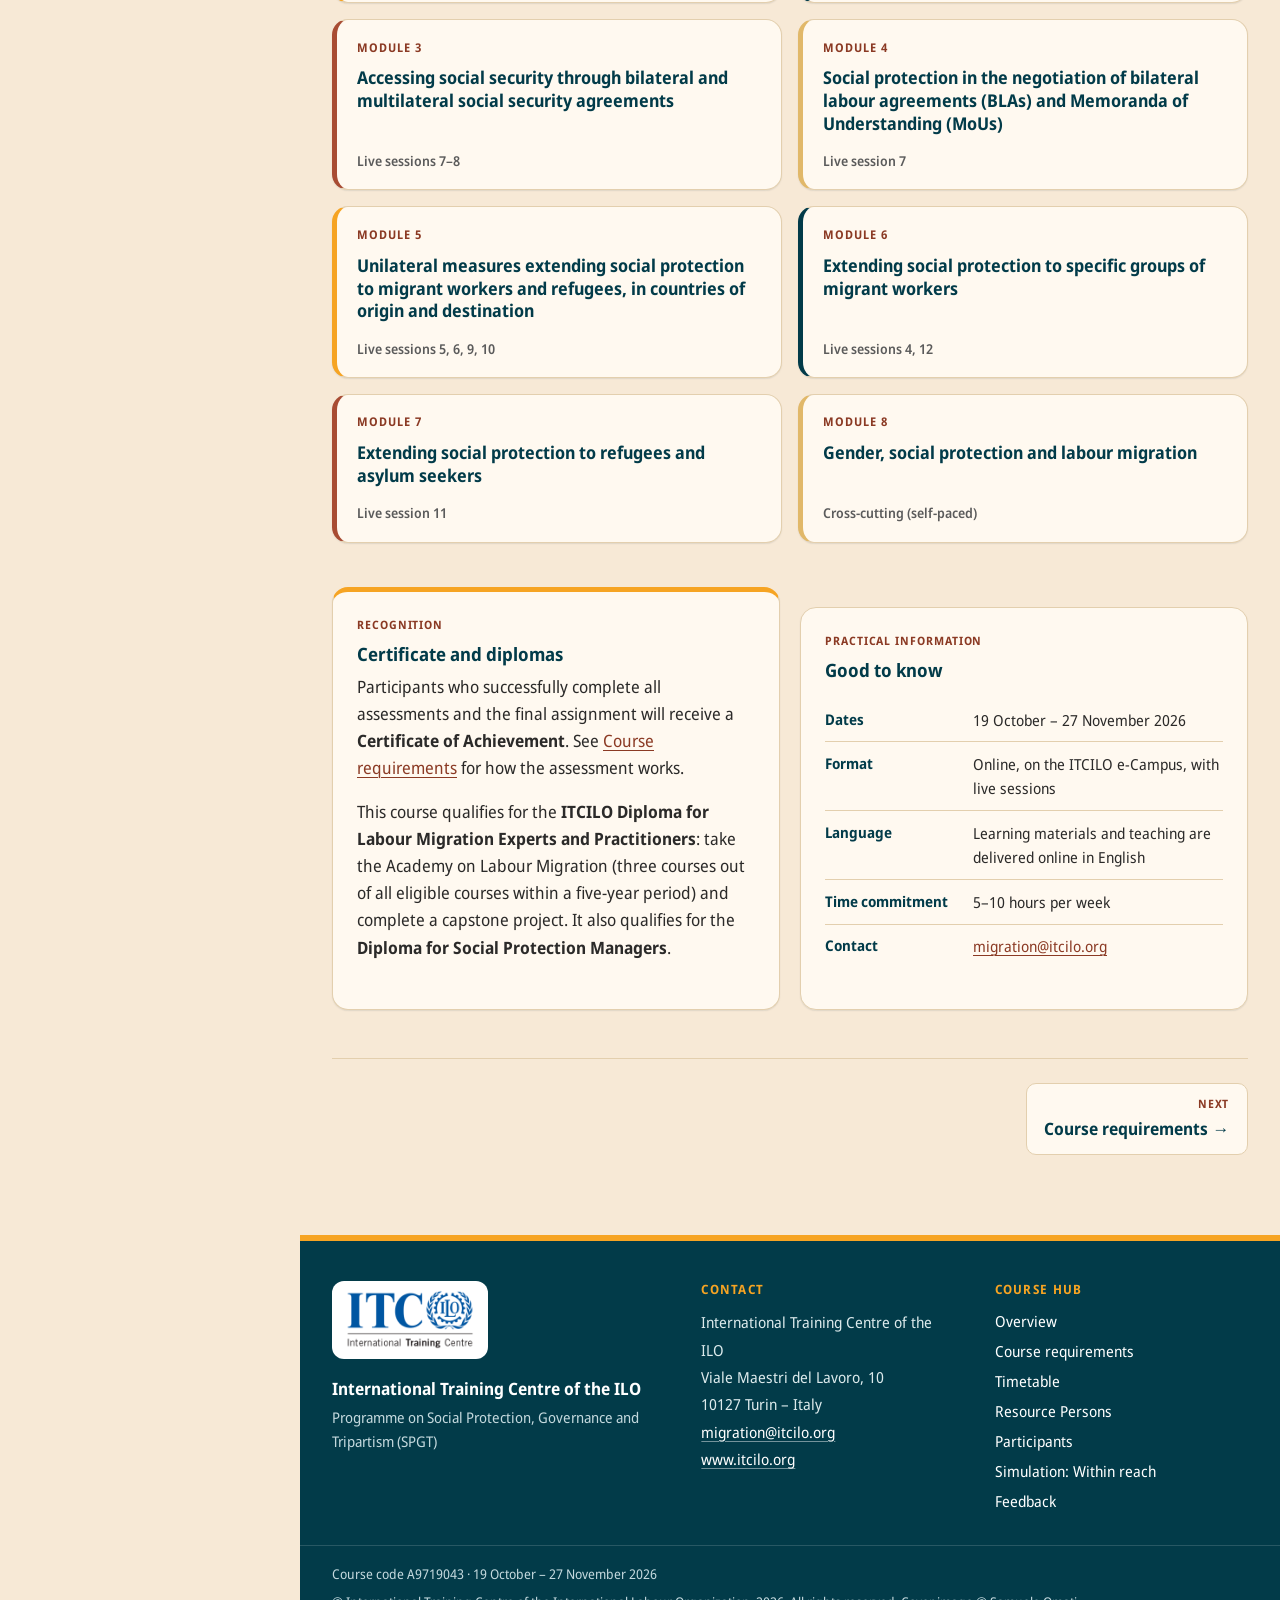
==== commit ca53c0d2: "Update migrant figures to 284.5 million and 167.7 million Co-Authored-By: Claude Sonnet 5.5 <noreply" ====
--- a/index.html
+++ b/index.html
@@ -135,15 +135,15 @@
           <h2 class="block__title">Why this course</h2>
           <div class="about">
             <div class="card card--pad prose">
-              <p class="prose__lead">Of the 281 million international migrants worldwide, 169 million are migrant workers. They contribute fully to the economies of their host and home countries, yet they are often excluded from social protection coverage.</p>
+              <p class="prose__lead">Of the 284.5 million international migrants worldwide, 167.7 million are migrant workers. They contribute fully to the economies of their host and home countries, yet they are often excluded from social protection coverage.</p>
               <p>Compared with nationals who work their entire lives in one country, migrant workers face major legal and practical obstacles in accessing social protection benefits. They may be denied access, or have limited access, to social security because of their status or nationality, or because of the insufficient duration of their periods of employment and residence. Maintaining earned benefits and benefits in the course of acquisition is particularly important for long-term benefits (invalidity, old-age and survivors’), where qualifying periods may be considerable.</p>
               <p>This course focuses on the different unilateral, bilateral and regional measures that exist to extend social protection to both migrant workers and refugees and their families, in their countries of destination and origin.</p>
             </div>
             <aside class="about__stat" aria-label="Migrant workers among international migrants">
-              <p class="about__num">169 million</p>
+              <p class="about__num">167.7 million</p>
               <div class="about__text">
-                <p class="about__label">of the 281 million international migrants worldwide are migrant workers</p>
-                <div class="about__bar" role="img" aria-label="169 out of 281 million, about 60 per cent"><span style="width:60.1%"></span></div>
+                <p class="about__label">of the 284.5 million international migrants worldwide are migrant workers</p>
+                <div class="about__bar" role="img" aria-label="167.7 out of 284.5 million, about 59 per cent"><span style="width:58.9%"></span></div>
               </div>
             </aside>
           </div>
@@ -236,11 +236,11 @@
 
         <div class="card card--pad">
           <h2 class="card__title">How the 100 points are made up</h2>
-          <div class="pointbar" role="img" aria-label="Points distribution: Weekly forum 20, Weekly quiz 30, Group work 20, Final assignment 30, total 100">
+          <div class="pointbar" role="img" aria-label="Points distribution: Weekly forum 20, Weekly quiz 30, Group work 30, Final assignment 20, total 100">
             <div class="pointbar__seg seg-forum" style="flex:20"><span>Weekly forum</span><strong>20</strong></div>
             <div class="pointbar__seg seg-quiz" style="flex:30"><span>Weekly quiz</span><strong>30</strong></div>
-            <div class="pointbar__seg seg-group" style="flex:20"><span>Group work</span><strong>20</strong></div>
-            <div class="pointbar__seg seg-final" style="flex:30"><span>Final assignment</span><strong>30</strong></div>
+            <div class="pointbar__seg seg-group" style="flex:30"><span>Group work</span><strong>30</strong></div>
+            <div class="pointbar__seg seg-final" style="flex:20"><span>Final assignment</span><strong>20</strong></div>
           </div>
 
           <div class="table-wrap">
@@ -252,8 +252,8 @@
               <tbody>
                 <tr><th scope="row">Weekly forum</th><td data-label="Number">6</td><td data-label="Points">—</td><td data-label="Total points">20</td></tr>
                 <tr><th scope="row">Weekly quiz</th><td data-label="Number">6</td><td data-label="Points">5</td><td data-label="Total points">30</td></tr>
-                <tr><th scope="row">Group work</th><td data-label="Number">1</td><td data-label="Points">20</td><td data-label="Total points">20</td></tr>
-                <tr><th scope="row">Final assignment</th><td data-label="Number">1</td><td data-label="Points">30</td><td data-label="Total points">30</td></tr>
+                <tr><th scope="row">Group work</th><td data-label="Number">1</td><td data-label="Points">30</td><td data-label="Total points">30</td></tr>
+                <tr><th scope="row">Final assignment</th><td data-label="Number">1</td><td data-label="Points">20</td><td data-label="Total points">20</td></tr>
               </tbody>
               <tfoot>
                 <tr><th scope="row" colspan="3">Course total points</th><td data-label="Total points">100</td></tr>
@@ -279,18 +279,18 @@
             </div>
           </article>
           <article class="card req">
-            <div class="req__points"><span class="req__num">20</span><span class="req__unit">points</span></div>
+            <div class="req__points"><span class="req__num">30</span><span class="req__unit">points</span></div>
             <div class="req__body">
               <h2>Group work</h2>
-              <p>Active participation in the group work counts for a total of <strong>20 points</strong>.</p>
+              <p>Active participation in the group work counts for a total of <strong>30 points</strong>.</p>
               <p>From 2 to 27 November you work in a group of about six participants as a technical sub-working group of Solandra&rsquo;s Working Group on Social Protection for Migrant Workers. Over four stages, your group diagnoses the protection gaps of one category of migrant workers, designs a package of measures, tests it for financing and feasibility, and presents it in the final session on 27 November. Groups submit a short output at the end of each stage and receive written feedback from the course manager.</p>
             </div>
           </article>
           <article class="card req">
-            <div class="req__points"><span class="req__num">30</span><span class="req__unit">up to</span></div>
+            <div class="req__points"><span class="req__num">20</span><span class="req__unit">up to</span></div>
             <div class="req__body">
               <h2>Final assignment</h2>
-              <p>If you wish to obtain a <strong>Certificate of Achievement</strong>, at the end of the course you will be asked to write a final assignment, which will count for <strong>up to 30 points</strong>.</p>
+              <p>If you wish to obtain a <strong>Certificate of Achievement</strong>, at the end of the course you will be asked to write a final assignment, which will count for <strong>up to 20 points</strong>.</p>
             </div>
           </article>
         </div>
@@ -354,10 +354,7 @@
           <p class="lead">Practitioners from different parts of the world and different backgrounds learn together on this course.</p>
         </header>
 
-        <div class="block">
-          <h2 class="block__title">Participant directory</h2>
-          <div id="participants-root"></div>
-        </div>
+        <div id="participants-root"></div>
       </section>
 
       <!-- ============ SIMULATION ============ -->
@@ -442,6 +439,7 @@
   <div class="toast" id="toast" role="status" aria-live="polite" hidden></div>
 
   <script src="assets/js/data.js"></script>
+  <script src="assets/js/worldmap.js"></script>
   <script src="assets/js/main.js"></script>
 </body>
 </html>
--- a/assets/css/styles.css
+++ b/assets/css/styles.css
@@ -373,12 +373,16 @@
 .person { text-align: left; padding: 1.5rem 1.25rem 1.4rem; transition: transform .15s, box-shadow .15s; display: flex; flex-direction: column; align-items: flex-start; }
 .person:hover { transform: translateY(-3px); box-shadow: var(--shadow-md); }
 .person__photo { width: 108px; height: 108px; border-radius: 50%; margin-bottom: 1rem; overflow: hidden; background: var(--cream); border: 4px solid var(--marigold); display: grid; place-items: center; }
-.person__photo img { width: 100%; height: 100%; object-fit: cover; }
+.person__photo img { width: 100%; height: 100%; object-fit: cover; object-position: center; display: block; }
 .person__photo svg { width: 62%; height: 62%; fill: none; stroke: var(--teal-800); stroke-width: 1.6; stroke-linecap: round; stroke-linejoin: round; }
 .person__name { font-size: 1.15rem; font-weight: 700; }
 .person__role { margin: .3rem 0 0; font-size: .9rem; color: var(--ink-soft); }
-.person__org { margin: .35rem 0 0; font-weight: 700; font-size: .85rem; color: var(--rust-700); letter-spacing: .04em; }
-.person__flag { margin-top: .6rem; }
+.person__org { margin: .35rem 0 .9rem; font-weight: 700; font-size: .85rem; color: var(--rust-700); letter-spacing: .04em; }
+.person__flag { margin: -.4rem 0 .9rem; }
+.tag--tbc { background: var(--marigold-100); color: var(--rust-700); border: 1px dashed var(--marigold-600); }
+.person__li { margin-top: auto; display: inline-flex; align-items: center; gap: .45rem; min-height: 38px; font-size: .85rem; font-weight: 700; color: var(--teal-900); border: 2px solid var(--teal-900); border-radius: 999px; padding: .3rem .85rem; text-decoration: none; transition: background-color .15s, color .15s; }
+.person__li svg { width: 16px; height: 16px; flex: none; }
+.person__li:hover, .person__li:focus-visible { background: #0A66C2; border-color: #0A66C2; color: #fff; }
 
 /* ---------- Participants / Feedback ---------- */
 .audience { display: grid; grid-template-columns: repeat(2, 1fr); gap: .9rem; }
@@ -520,3 +524,72 @@
 .pilot .card__title { font-size: 1.15rem; margin: .25rem 0 .6rem; }
 .pilot p:last-child { margin-bottom: 0; }
 #feedback .pilot { margin-top: 1.25rem; }
+
+/* ---------- Participants: anonymous cohort profile ---------- */
+.stats--profile { margin-top: 0; }
+.profile-card { margin-top: 1.25rem; }
+.map { display: grid; grid-template-columns: minmax(0, 1fr) 15rem; gap: 1.5rem; align-items: start; }
+.map__svg { display: block; width: 100%; height: auto; }
+.map__land { fill: #E9DCC8; stroke: var(--surface); stroke-width: .5; }
+.map__c { stroke: var(--surface); stroke-width: .6; cursor: pointer; outline: none; transition: opacity .15s; }
+.map__c--1 { fill: #7FB0BC; background: #7FB0BC; }
+.map__c--2 { fill: #2F7F92; background: #2F7F92; }
+.map__c--3 { fill: var(--teal-900); background: var(--teal-900); }
+.map__ring { fill-opacity: .9; stroke: var(--surface); stroke-width: 1.5; cursor: pointer; }
+.map__c.is-on, .map__c:focus-visible, .map__ring.is-on { fill: var(--marigold); stroke: var(--teal-900); stroke-width: 1.2; }
+.map__readout { margin: .75rem 0 .5rem; font-weight: 700; color: var(--teal-900); min-height: 1.6em; }
+.map__legend { display: flex; flex-wrap: wrap; gap: .4rem 1.1rem; font-size: .85rem; color: var(--ink-soft); }
+.map__legend li { display: flex; align-items: center; gap: .4rem; }
+.map__key { display: inline-block; width: 14px; height: 14px; border-radius: 3px; }
+.natlist { counter-reset: none; max-height: 24rem; overflow: auto; padding-right: .25rem; }
+.natlist li { display: flex; justify-content: space-between; gap: .75rem; padding: .3rem .5rem; border-radius: 6px; font-size: .92rem; border-bottom: 1px solid var(--line); cursor: default; }
+.natlist li:last-child { border-bottom: 0; }
+.natlist li.is-on { background: var(--marigold-100); }
+.natlist strong { color: var(--teal-900); }
+
+.bars { display: grid; gap: .6rem; }
+.bars__row { display: grid; grid-template-columns: minmax(9rem, 16rem) minmax(0, 1fr) 4.5rem; gap: .75rem; align-items: center; font-size: .92rem; }
+.bars__track { height: 14px; background: var(--teal-50); border-radius: 4px; overflow: hidden; }
+.bars__fill { display: block; height: 100%; background: var(--teal-700); border-radius: 4px; }
+.bars__val { font-weight: 700; color: var(--teal-900); text-align: right; white-space: nowrap; }
+.bars__val small { font-weight: 400; color: var(--ink-soft); font-size: .8rem; }
+
+.split-bar { display: flex; height: 2.25rem; border-radius: 8px; overflow: hidden; margin: .5rem 0 1rem; gap: 2px; }
+.split-bar__seg { display: flex; align-items: center; justify-content: center; color: #fff; font-weight: 700; font-size: .9rem; min-width: 2rem; }
+.split-bar__seg--0 { background: var(--teal-900); }
+.split-bar__seg--1 { background: var(--rust); }
+.split-bar__seg--c0 { background: var(--teal-700); }
+.split-bar__seg--c1 { background: var(--indigo); }
+.split-bar__seg--c2 { background: var(--rust); }
+.split-legend { display: flex; flex-wrap: wrap; gap: .5rem 1.5rem; font-size: .92rem; }
+.split-legend li { display: flex; align-items: center; gap: .45rem; }
+.split-legend__key { display: inline-block; width: 14px; height: 14px; border-radius: 3px; flex: none; }
+
+.tiles { display: grid; grid-template-columns: repeat(auto-fill, minmax(8.5rem, 1fr)); gap: .6rem; }
+.tile { background: var(--teal-50); border-radius: var(--radius-sm); padding: .7rem .8rem; display: flex; flex-direction: column; gap: .15rem; }
+.tile strong { font-size: 1.5rem; line-height: 1.1; color: var(--teal-900); }
+.tile span { font-size: .84rem; line-height: 1.3; color: var(--ink); }
+.tile--zero { background: transparent; border: 1px dashed var(--ochre); }
+.tile--zero strong { color: var(--rust-700); }
+
+.corridors { display: grid; grid-template-columns: repeat(3, 1fr); gap: 1.25rem; }
+.corridors__group h4 { display: flex; flex-wrap: wrap; align-items: center; gap: .45rem; font-size: .98rem; }
+.corridors__group h4 strong { font-weight: 400; color: var(--ink-soft); font-size: .88rem; }
+.corridors .chips { margin-top: .6rem; }
+
+@media (max-width: 1023px) {
+  .map { grid-template-columns: 1fr; }
+  .natlist { max-height: none; columns: 2; column-gap: 1rem; }
+  .natlist li { break-inside: avoid; }
+  .corridors { grid-template-columns: 1fr; }
+}
+@media (max-width: 720px) {
+  .bars__row { grid-template-columns: 1fr 4.5rem; gap: .25rem .75rem; }
+  .bars__label { grid-column: 1 / -1; }
+  .bars__track { grid-column: 1; }
+}
+@media (max-width: 420px) {
+  .natlist { columns: 1; }
+}
+.block--split > .profile-card { margin-top: 0; }
+.map__disclaimer { margin-top: .75rem; font-size: .78rem; color: var(--ink-soft); }
